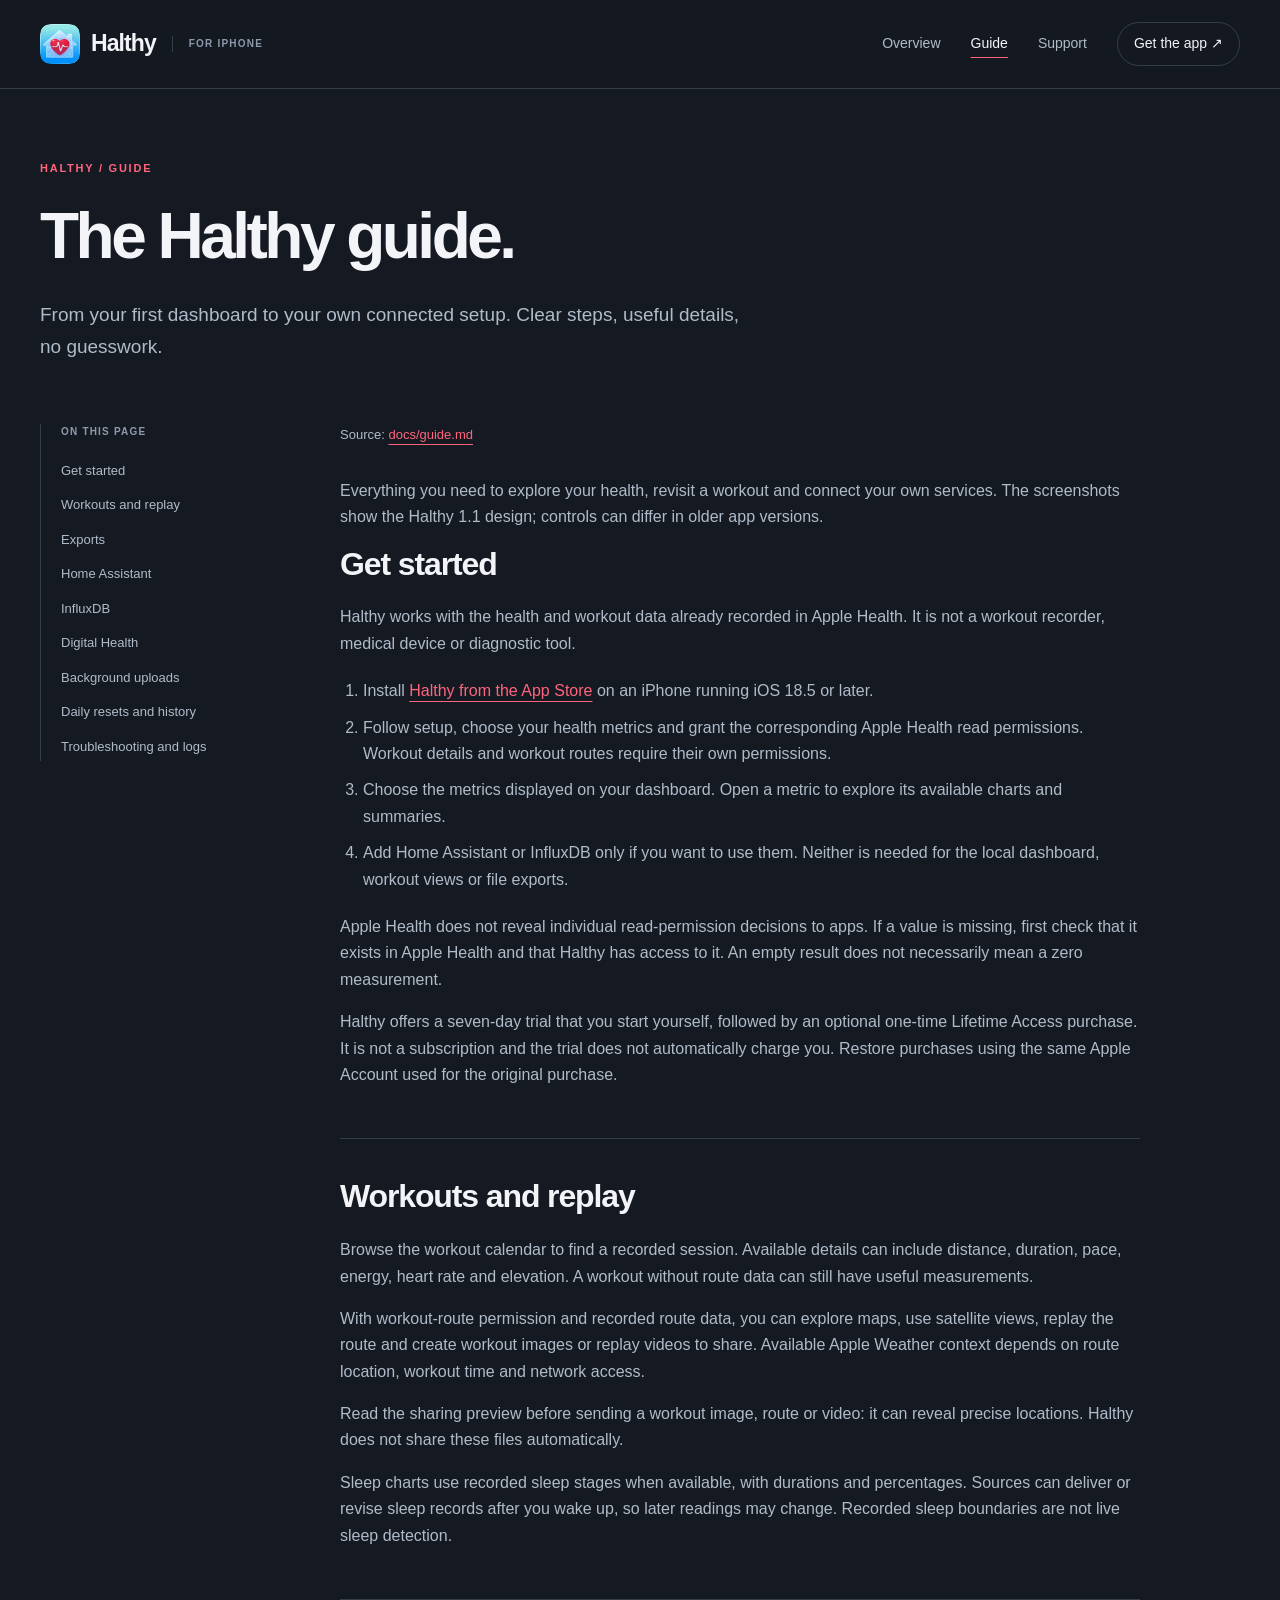
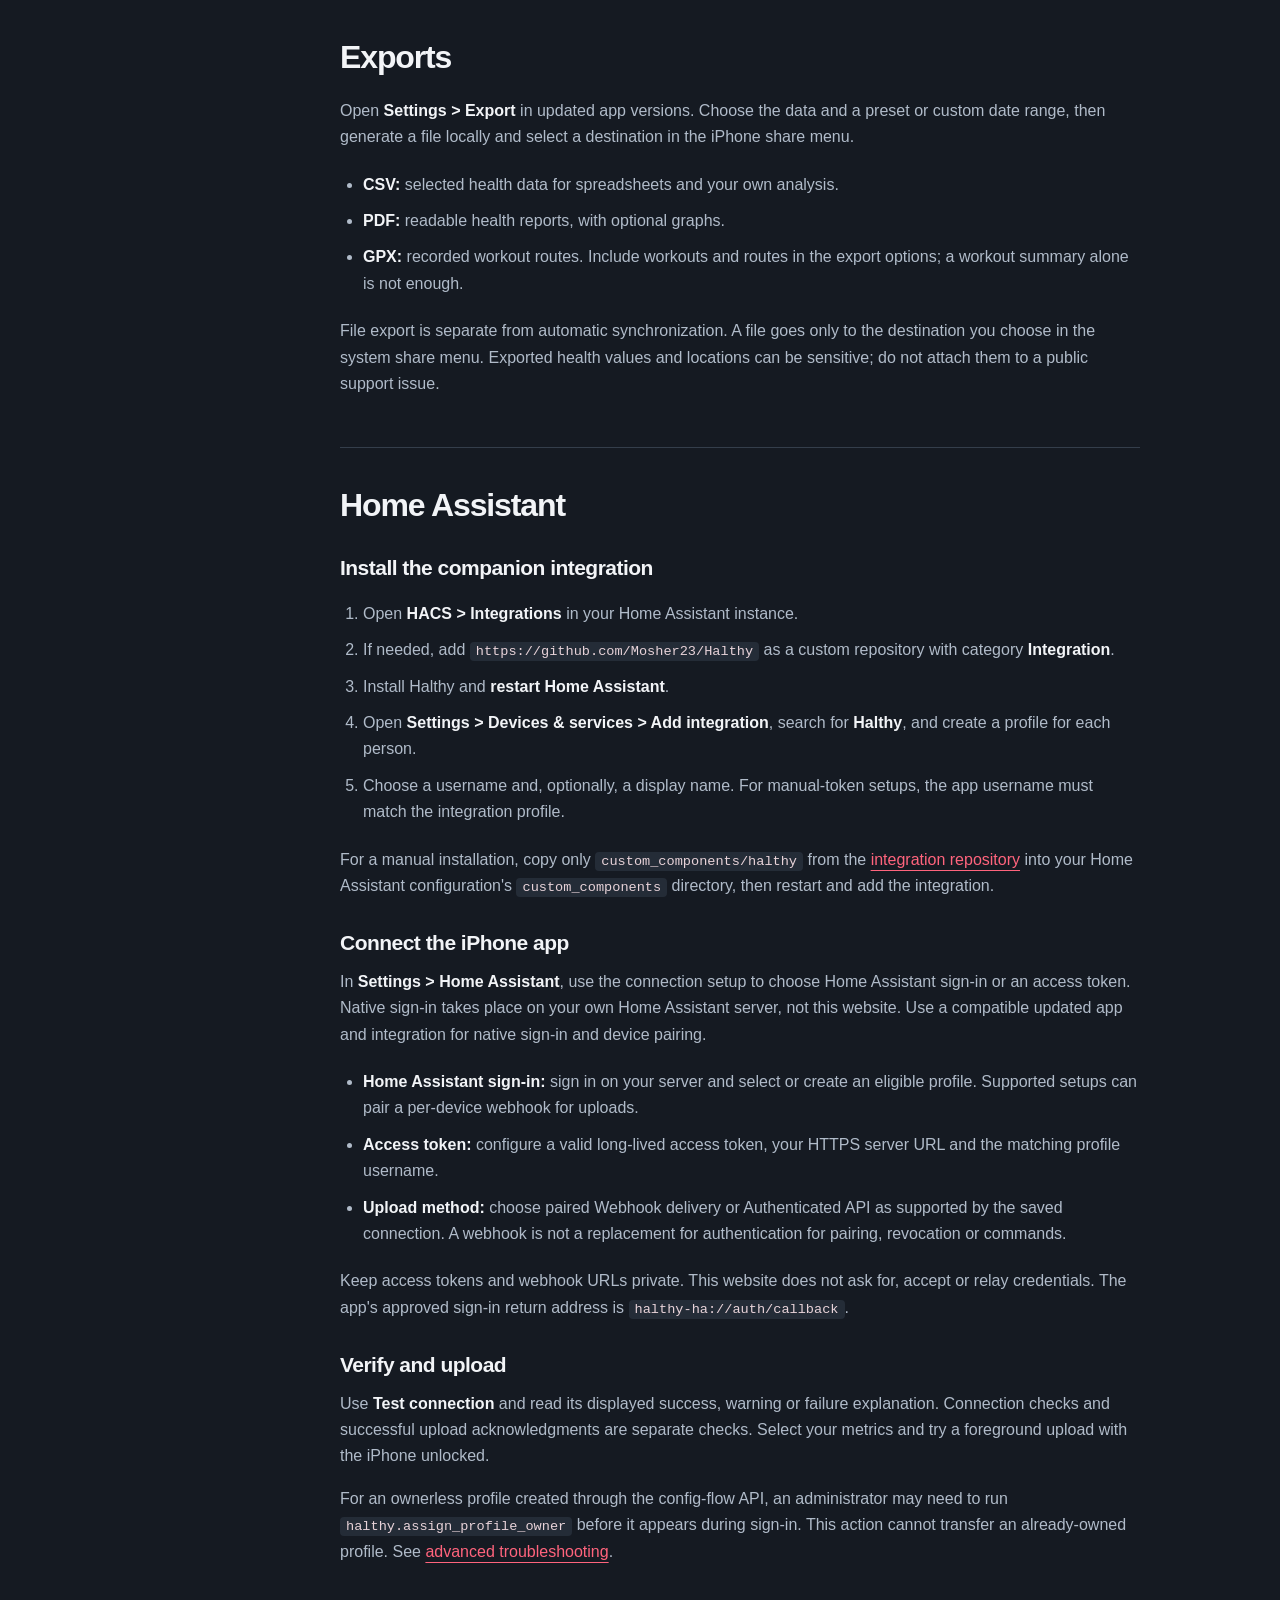
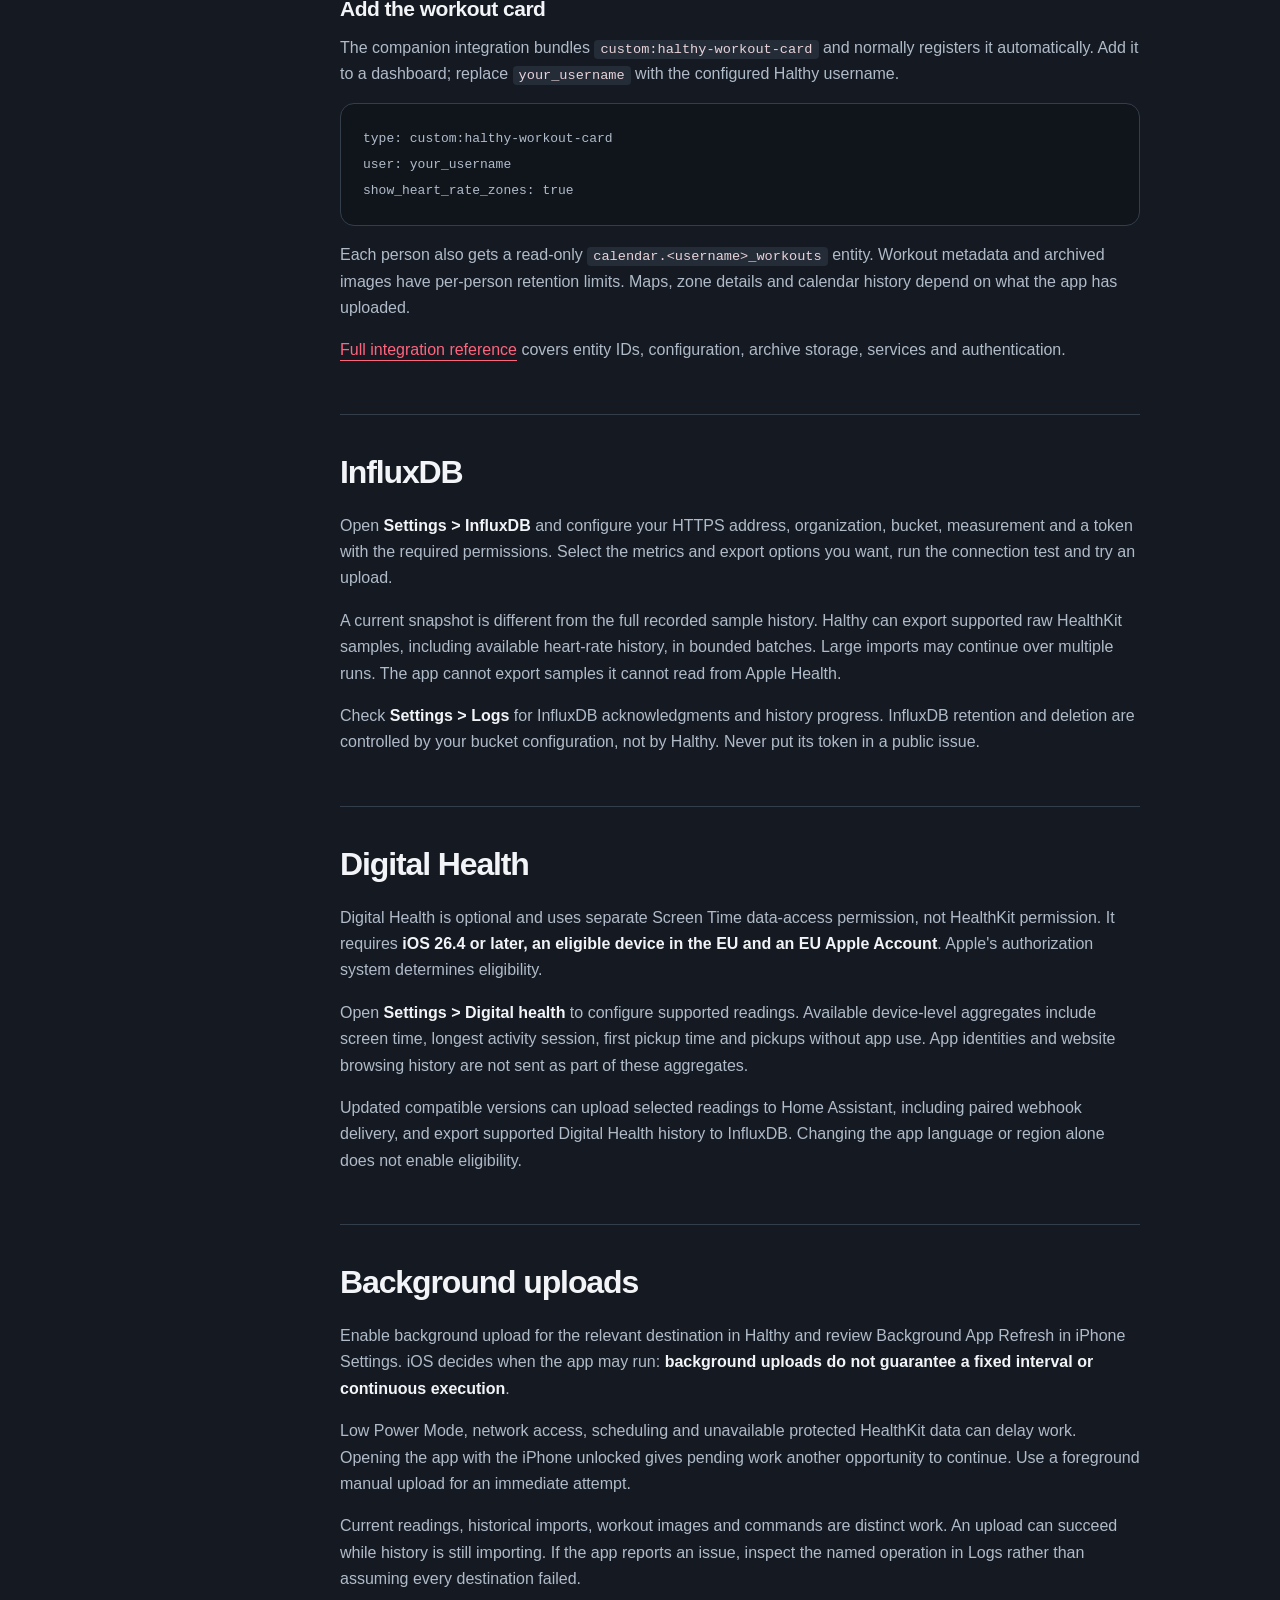
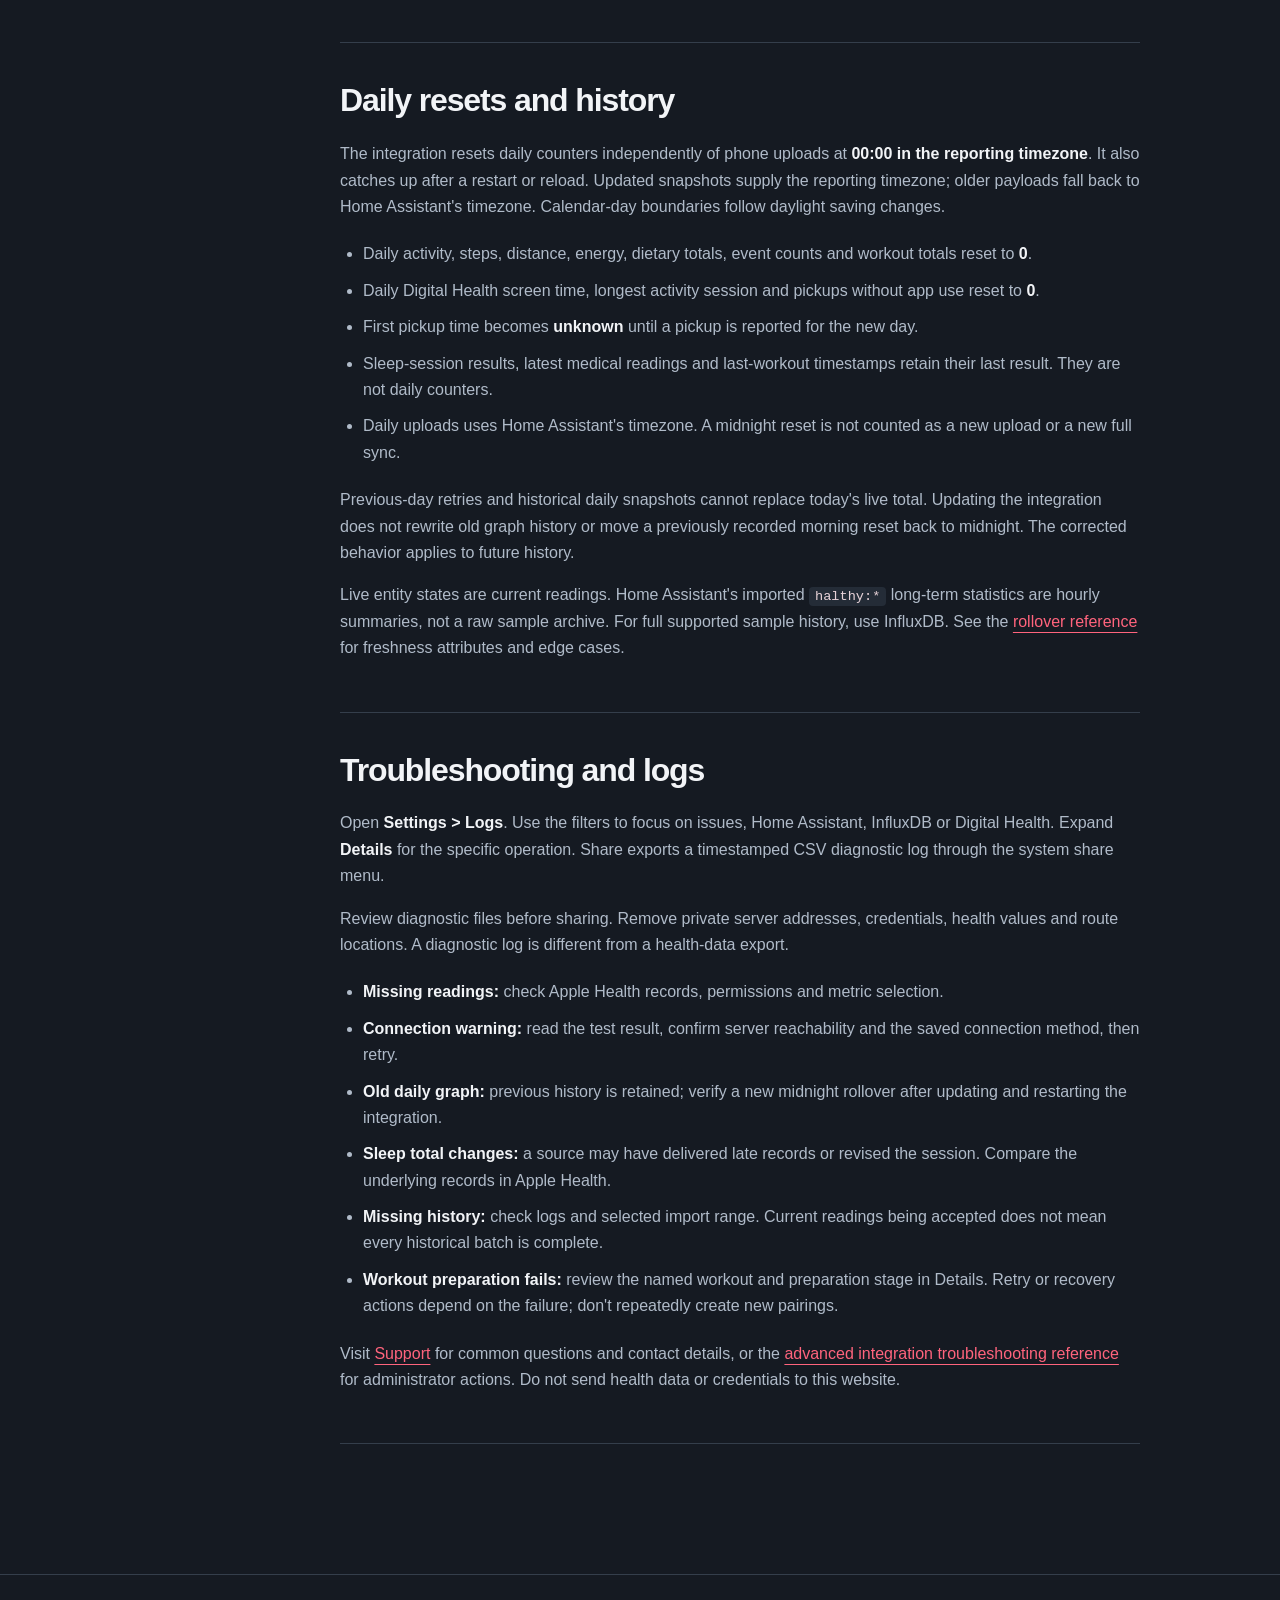
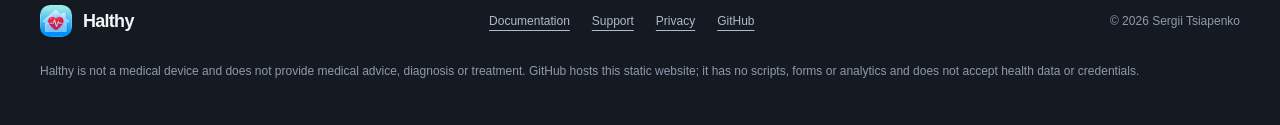
==== docs/documentation.html @ 7d20ca28 "Publish Halthy product website and user documentation" ====
<!doctype html>
<html lang="en"><head><meta charset="utf-8"><meta name="viewport" content="width=device-width, initial-scale=1">
<title>Halthy Guide - Health, workouts and connected data</title>
<meta name="description" content="From your first dashboard to your own connected setup. Clear steps, useful details, no guesswork."><meta name="theme-color" content="#151a22"><meta name="referrer" content="strict-origin-when-cross-origin">
<meta http-equiv="Content-Security-Policy" content="default-src 'none'; img-src 'self'; style-src 'self'; base-uri 'none'; form-action 'none'">
<link rel="canonical" href="https://mosher23.github.io/Halthy/documentation.html"><link rel="icon" href="assets/app-icon.png"><link rel="stylesheet" href="assets/site.css">
</head><body><a class="skip-link" href="#main">Skip to content</a><header class="site-header"><nav class="wrap nav" aria-label="Main navigation">
<a class="brand" href="./" aria-label="Halthy home"><img src="assets/app-icon.png" width="40" height="40" alt="">Halthy<span class="brand-note">FOR IPHONE</span></a>
<div class="nav-links"><a href="./">Overview</a><a href="documentation.html" aria-current="page">Guide</a><a href="support.html">Support</a><a class="nav-download" href="https://apps.apple.com/app/halthy/id6798250587">Get the app <span aria-hidden="true">&#8599;</span></a></div>
</nav></header>
<main id="main"><div class="wrap"><div class="page-heading"><p class="eyebrow">HALTHY / GUIDE</p><h1>The Halthy guide.</h1><p class="lead">From your first dashboard to your own connected setup. Clear steps, useful details, no guesswork.</p></div></div>
<div class="wrap doc-layout"><nav class="doc-nav" aria-label="On this page"><strong>ON THIS PAGE</strong><a href="#get-started">Get started</a>
<a href="#workouts-and-replay">Workouts and replay</a>
<a href="#exports">Exports</a>
<a href="#home-assistant">Home Assistant</a>
<a href="#influxdb">InfluxDB</a>
<a href="#digital-health">Digital Health</a>
<a href="#background-uploads">Background uploads</a>
<a href="#daily-resets-and-history">Daily resets and history</a>
<a href="#troubleshooting-and-logs">Troubleshooting and logs</a></nav><article class="prose" aria-label="Guide">
<p class="policy-source">Source: <a href="https://github.com/Mosher23/Halthy/blob/main/docs/guide.md">docs/guide.md</a></p>
<p>Everything you need to explore your health, revisit a workout and connect your own services. The screenshots show the Halthy 1.1 design; controls can differ in older app versions.</p>
<section id="get-started">
<h2>Get started</h2>
<p>Halthy works with the health and workout data already recorded in Apple Health. It is not a workout recorder, medical device or diagnostic tool.</p>
<ol>
<li>Install <a href="https://apps.apple.com/app/halthy/id6798250587">Halthy from the App Store</a> on an iPhone running iOS 18.5 or later.</li>
<li>Follow setup, choose your health metrics and grant the corresponding Apple Health read permissions. Workout details and workout routes require their own permissions.</li>
<li>Choose the metrics displayed on your dashboard. Open a metric to explore its available charts and summaries.</li>
<li>Add Home Assistant or InfluxDB only if you want to use them. Neither is needed for the local dashboard, workout views or file exports.</li>
</ol>
<p>Apple Health does not reveal individual read-permission decisions to apps. If a value is missing, first check that it exists in Apple Health and that Halthy has access to it. An empty result does not necessarily mean a zero measurement.</p>
<p>Halthy offers a seven-day trial that you start yourself, followed by an optional one-time Lifetime Access purchase. It is not a subscription and the trial does not automatically charge you. Restore purchases using the same Apple Account used for the original purchase.</p>
</section>
<section id="workouts-and-replay">
<h2>Workouts and replay</h2>
<p>Browse the workout calendar to find a recorded session. Available details can include distance, duration, pace, energy, heart rate and elevation. A workout without route data can still have useful measurements.</p>
<p>With workout-route permission and recorded route data, you can explore maps, use satellite views, replay the route and create workout images or replay videos to share. Available Apple Weather context depends on route location, workout time and network access.</p>
<p>Read the sharing preview before sending a workout image, route or video: it can reveal precise locations. Halthy does not share these files automatically.</p>
<p>Sleep charts use recorded sleep stages when available, with durations and percentages. Sources can deliver or revise sleep records after you wake up, so later readings may change. Recorded sleep boundaries are not live sleep detection.</p>
</section>
<section id="exports">
<h2>Exports</h2>
<p>Open <strong>Settings &gt; Export</strong> in updated app versions. Choose the data and a preset or custom date range, then generate a file locally and select a destination in the iPhone share menu.</p>
<ul>
<li><strong>CSV:</strong> selected health data for spreadsheets and your own analysis.</li>
<li><strong>PDF:</strong> readable health reports, with optional graphs.</li>
<li><strong>GPX:</strong> recorded workout routes. Include workouts and routes in the export options; a workout summary alone is not enough.</li>
</ul>
<p>File export is separate from automatic synchronization. A file goes only to the destination you choose in the system share menu. Exported health values and locations can be sensitive; do not attach them to a public support issue.</p>
</section>
<section id="home-assistant">
<h2>Home Assistant</h2>
<h3 id="install-the-companion-integration">Install the companion integration</h3>
<ol>
<li>Open <strong>HACS &gt; Integrations</strong> in your Home Assistant instance.</li>
<li>If needed, add <code>https://github.com/Mosher23/Halthy</code> as a custom repository with category <strong>Integration</strong>.</li>
<li>Install Halthy and <strong>restart Home Assistant</strong>.</li>
<li>Open <strong>Settings &gt; Devices &amp; services &gt; Add integration</strong>, search for <strong>Halthy</strong>, and create a profile for each person.</li>
<li>Choose a username and, optionally, a display name. For manual-token setups, the app username must match the integration profile.</li>
</ol>
<p>For a manual installation, copy only <code>custom_components/halthy</code> from the <a href="https://github.com/Mosher23/Halthy">integration repository</a> into your Home Assistant configuration&#39;s <code>custom_components</code> directory, then restart and add the integration.</p>
<h3 id="connect-the-iphone-app">Connect the iPhone app</h3>
<p>In <strong>Settings &gt; Home Assistant</strong>, use the connection setup to choose Home Assistant sign-in or an access token. Native sign-in takes place on your own Home Assistant server, not this website. Use a compatible updated app and integration for native sign-in and device pairing.</p>
<ul>
<li><strong>Home Assistant sign-in:</strong> sign in on your server and select or create an eligible profile. Supported setups can pair a per-device webhook for uploads.</li>
<li><strong>Access token:</strong> configure a valid long-lived access token, your HTTPS server URL and the matching profile username.</li>
<li><strong>Upload method:</strong> choose paired Webhook delivery or Authenticated API as supported by the saved connection. A webhook is not a replacement for authentication for pairing, revocation or commands.</li>
</ul>
<p>Keep access tokens and webhook URLs private. This website does not ask for, accept or relay credentials. The app&#39;s approved sign-in return address is <code>halthy-ha://auth/callback</code>.</p>
<h3 id="verify-and-upload">Verify and upload</h3>
<p>Use <strong>Test connection</strong> and read its displayed success, warning or failure explanation. Connection checks and successful upload acknowledgments are separate checks. Select your metrics and try a foreground upload with the iPhone unlocked.</p>
<p>For an ownerless profile created through the config-flow API, an administrator may need to run <code>halthy.assign_profile_owner</code> before it appears during sign-in. This action cannot transfer an already-owned profile. See <a href="https://github.com/Mosher23/Halthy/blob/main/docs/troubleshooting.md">advanced troubleshooting</a>.</p>
<h3 id="add-the-workout-card">Add the workout card</h3>
<p>The companion integration bundles <code>custom:halthy-workout-card</code> and normally registers it automatically. Add it to a dashboard; replace <code>your_username</code> with the configured Halthy username.</p>
<pre><code>type: custom:halthy-workout-card
user: your_username
show_heart_rate_zones: true</code></pre>
<p>Each person also gets a read-only <code>calendar.&lt;username&gt;_workouts</code> entity. Workout metadata and archived images have per-person retention limits. Maps, zone details and calendar history depend on what the app has uploaded.</p>
<p><a href="https://github.com/Mosher23/Halthy/blob/main/custom_components/halthy/README.md">Full integration reference</a> covers entity IDs, configuration, archive storage, services and authentication.</p>
</section>
<section id="influxdb">
<h2>InfluxDB</h2>
<p>Open <strong>Settings &gt; InfluxDB</strong> and configure your HTTPS address, organization, bucket, measurement and a token with the required permissions. Select the metrics and export options you want, run the connection test and try an upload.</p>
<p>A current snapshot is different from the full recorded sample history. Halthy can export supported raw HealthKit samples, including available heart-rate history, in bounded batches. Large imports may continue over multiple runs. The app cannot export samples it cannot read from Apple Health.</p>
<p>Check <strong>Settings &gt; Logs</strong> for InfluxDB acknowledgments and history progress. InfluxDB retention and deletion are controlled by your bucket configuration, not by Halthy. Never put its token in a public issue.</p>
</section>
<section id="digital-health">
<h2>Digital Health</h2>
<p>Digital Health is optional and uses separate Screen Time data-access permission, not HealthKit permission. It requires <strong>iOS 26.4 or later, an eligible device in the EU and an EU Apple Account</strong>. Apple&#39;s authorization system determines eligibility.</p>
<p>Open <strong>Settings &gt; Digital health</strong> to configure supported readings. Available device-level aggregates include screen time, longest activity session, first pickup time and pickups without app use. App identities and website browsing history are not sent as part of these aggregates.</p>
<p>Updated compatible versions can upload selected readings to Home Assistant, including paired webhook delivery, and export supported Digital Health history to InfluxDB. Changing the app language or region alone does not enable eligibility.</p>
</section>
<section id="background-uploads">
<h2>Background uploads</h2>
<p>Enable background upload for the relevant destination in Halthy and review Background App Refresh in iPhone Settings. iOS decides when the app may run: <strong>background uploads do not guarantee a fixed interval or continuous execution</strong>.</p>
<p>Low Power Mode, network access, scheduling and unavailable protected HealthKit data can delay work. Opening the app with the iPhone unlocked gives pending work another opportunity to continue. Use a foreground manual upload for an immediate attempt.</p>
<p>Current readings, historical imports, workout images and commands are distinct work. An upload can succeed while history is still importing. If the app reports an issue, inspect the named operation in Logs rather than assuming every destination failed.</p>
</section>
<section id="daily-resets-and-history">
<h2>Daily resets and history</h2>
<p>The integration resets daily counters independently of phone uploads at <strong>00:00 in the reporting timezone</strong>. It also catches up after a restart or reload. Updated snapshots supply the reporting timezone; older payloads fall back to Home Assistant&#39;s timezone. Calendar-day boundaries follow daylight saving changes.</p>
<ul>
<li>Daily activity, steps, distance, energy, dietary totals, event counts and workout totals reset to <strong>0</strong>.</li>
<li>Daily Digital Health screen time, longest activity session and pickups without app use reset to <strong>0</strong>.</li>
<li>First pickup time becomes <strong>unknown</strong> until a pickup is reported for the new day.</li>
<li>Sleep-session results, latest medical readings and last-workout timestamps retain their last result. They are not daily counters.</li>
<li>Daily uploads uses Home Assistant&#39;s timezone. A midnight reset is not counted as a new upload or a new full sync.</li>
</ul>
<p>Previous-day retries and historical daily snapshots cannot replace today&#39;s live total. Updating the integration does not rewrite old graph history or move a previously recorded morning reset back to midnight. The corrected behavior applies to future history.</p>
<p>Live entity states are current readings. Home Assistant&#39;s imported <code>halthy:*</code> long-term statistics are hourly summaries, not a raw sample archive. For full supported sample history, use InfluxDB. See the <a href="https://github.com/Mosher23/Halthy/blob/main/custom_components/halthy/README.md#midnight-rollover">rollover reference</a> for freshness attributes and edge cases.</p>
</section>
<section id="troubleshooting-and-logs">
<h2>Troubleshooting and logs</h2>
<p>Open <strong>Settings &gt; Logs</strong>. Use the filters to focus on issues, Home Assistant, InfluxDB or Digital Health. Expand <strong>Details</strong> for the specific operation. Share exports a timestamped CSV diagnostic log through the system share menu.</p>
<p>Review diagnostic files before sharing. Remove private server addresses, credentials, health values and route locations. A diagnostic log is different from a health-data export.</p>
<ul>
<li><strong>Missing readings:</strong> check Apple Health records, permissions and metric selection.</li>
<li><strong>Connection warning:</strong> read the test result, confirm server reachability and the saved connection method, then retry.</li>
<li><strong>Old daily graph:</strong> previous history is retained; verify a new midnight rollover after updating and restarting the integration.</li>
<li><strong>Sleep total changes:</strong> a source may have delivered late records or revised the session. Compare the underlying records in Apple Health.</li>
<li><strong>Missing history:</strong> check logs and selected import range. Current readings being accepted does not mean every historical batch is complete.</li>
<li><strong>Workout preparation fails:</strong> review the named workout and preparation stage in Details. Retry or recovery actions depend on the failure; don&#39;t repeatedly create new pairings.</li>
</ul>
<p>Visit <a href="support.html">Support</a> for common questions and contact details, or the <a href="https://github.com/Mosher23/Halthy/blob/main/docs/troubleshooting.md">advanced integration troubleshooting reference</a> for administrator actions. Do not send health data or credentials to this website.</p>
</section></article></div></main><footer class="site-footer"><div class="wrap footer-main"><a class="brand" href="./"><img src="assets/app-icon.png" width="32" height="32" alt="">Halthy</a><nav aria-label="Footer navigation"><a href="documentation.html">Documentation</a><a href="support.html">Support</a><a href="privacy.html">Privacy</a><a href="https://github.com/Mosher23/Halthy">GitHub</a></nav><span>&copy; 2026 Sergii Tsiapenko</span></div><p class="wrap fine">Halthy is not a medical device and does not provide medical advice, diagnosis or treatment. GitHub hosts this static website; it has no scripts, forms or analytics and does not accept health data or credentials.</p></footer></body></html>
---- docs/assets/site.css ----
@charset "UTF-8";
:root{color-scheme:dark;--bg:#151a22;--surface:#1d242e;--surface-raised:#242c37;--ink:#f2f4f7;--muted:#b0bbc9;--faint:#8e9aac;--line:#343e4b;--red:#ff647d;--scarlet:#e82449;--blue:#62d5fc;--mint:#8ed6c0;--radius:24px;--font:"Avenir Next",Avenir,"Trebuchet MS",sans-serif;font-family:var(--font);font-synthesis:none;scroll-behavior:smooth;scroll-padding-top:100px}
*{box-sizing:border-box}body{margin:0;background:var(--bg);color:var(--ink);font-size:16px;line-height:1.65}a{color:var(--red);text-underline-offset:5px}a:hover{text-decoration-thickness:2px}a:focus-visible,summary:focus-visible{outline:3px solid var(--blue);outline-offset:6px;border-radius:5px}img{display:block;max-width:100%;height:auto}figure{margin:0}h1,h2,h3,p{margin-top:0}h1,h2,h3{line-height:1.12}h1,h2{letter-spacing:-.055em}h1{font-size:clamp(54px,6.2vw,86px);font-weight:750;margin-bottom:26px}h1 span{color:var(--red)}h2{font-size:clamp(36px,4vw,54px);font-weight:700;margin-bottom:24px}h3{font-size:20px;letter-spacing:-.025em;margin-bottom:10px}.wrap{width:min(1200px,calc(100% - 64px));margin-inline:auto}.site-header{position:sticky;top:0;z-index:5;background:#151a22f5;border-bottom:1px solid var(--line);backdrop-filter:blur(16px)}.nav{min-height:88px;display:flex;justify-content:space-between;align-items:center;gap:28px}.brand{display:inline-flex;align-items:center;gap:11px;color:var(--ink);font-size:23px;font-weight:750;letter-spacing:-.04em;text-decoration:none}.brand img{border-radius:10px;flex-shrink:0}.brand-note{font-size:10px;color:var(--faint);font-weight:600;letter-spacing:.12em;border-left:1px solid var(--line);margin-left:5px;padding-left:16px}.nav-links{display:flex;gap:30px;align-items:center}.nav-links>a{color:var(--muted);font-size:14px;text-decoration:none;padding-block:10px}.nav-links>a[aria-current=page]{color:var(--ink);text-decoration:underline;text-decoration-color:var(--red);text-underline-offset:9px}.nav-links .nav-download{color:var(--ink);border:1px solid var(--line);padding:9px 16px;border-radius:99px}.nav-links a:hover{color:var(--ink)}.eyebrow{font-size:11px;letter-spacing:.16em;font-weight:700;color:var(--red);margin-bottom:24px}.live-dot{display:inline-block;width:6px;height:6px;border-radius:50%;background:var(--red);margin-right:9px;vertical-align:2px}.hero{display:grid;grid-template-columns:1fr 1fr;gap:40px;align-items:center;padding-block:72px 64px;overflow:hidden}.hero .lead{max-width:480px}.lead{font-size:19px;line-height:1.7;color:var(--muted);max-width:560px}.body-muted{color:var(--muted)}.actions{display:flex;gap:24px;align-items:center;flex-wrap:wrap;margin:30px 0 20px}.button{display:inline-flex;align-items:center;justify-content:center;gap:12px;min-height:48px;padding:12px 22px;border-radius:99px;font-size:14px;font-weight:650;text-decoration:none;line-height:1.5;transition:background .2s,transform .2s}.button:hover{transform:translateY(-2px)}.button.primary{background:var(--scarlet);color:#fff;border:1px solid var(--scarlet)}.button.primary:hover{background:#c81839}.button.secondary{background:var(--surface);border:1px solid var(--line);color:var(--ink)}.text-link{display:inline-flex;gap:10px;align-items:center;font-size:14px;font-weight:600}.fine{font-size:12px;line-height:1.8;color:var(--faint)}.hero-stage{height:620px;position:relative;background:radial-gradient(ellipse at 55% 45%,#a42e4d2b,transparent 66%),radial-gradient(circle at 75% 80%,#16748b24,transparent 55%)}.hero-phone{position:absolute;width:46%;border:2px solid #4d5662;border-radius:32px;background:#11161c;box-shadow:0 26px 45px #0006}.phone-back{left:4%;top:16px;transform:rotate(-8deg)}.phone-front{right:2%;top:92px;transform:rotate(7deg)}.orbit{position:absolute;border:1px solid #394453;inset:45px -20px 30px;border-radius:50%;transform:rotate(-30deg)}.orbit-two{inset:100px 20px 75px;transform:rotate(30deg);border-color:#71384c55}.stage-caption{position:absolute;bottom:5px;left:0;right:0;text-align:center;font-size:11px;color:var(--faint);letter-spacing:.06em}.capability-strip{border-block:1px solid var(--line);display:flex;justify-content:space-between;gap:20px;padding-block:24px;color:var(--muted);font-size:13px}.ha-label{color:var(--blue)}.section{padding-block:100px}.section-heading{display:flex;justify-content:space-between;align-items:flex-end;gap:60px;margin-bottom:44px}.section-heading h2{margin-bottom:0}.section-heading>p{max-width:360px;color:var(--muted);font-size:17px;margin-bottom:4px}.screenshot-gallery{display:grid;grid-template-columns:repeat(3,minmax(0,1fr));gap:26px}.screenshot-gallery img{border:1px solid var(--line);border-radius:24px;transition:transform .25s}.screenshot-gallery a:hover img{transform:translateY(-5px)}.screenshot-gallery figcaption{display:flex;gap:16px;padding-top:24px}.index{font-size:12px;color:var(--red);font-weight:650;letter-spacing:.06em;flex-shrink:0}.screenshot-gallery h3{font-size:19px}.screenshot-gallery p{font-size:14px;color:var(--muted);margin-bottom:0}.gallery-note{margin-top:28px}.export-band{background:radial-gradient(ellipse at 20% 10%,#e8244912,transparent 60%),#11161e;border-block:1px solid var(--line);padding-block:88px}.export-layout{display:grid;grid-template-columns:1.05fr 1fr;gap:110px;align-items:center}.export-formats article{display:flex;gap:24px;align-items:center;padding-block:24px;border-bottom:1px solid var(--line)}.export-formats article:first-child{padding-top:0}.export-formats article:last-child{border-bottom:0;padding-bottom:0}.file-type{display:flex;align-items:center;justify-content:center;flex-shrink:0;width:70px;height:85px;border:1px solid #864052;border-radius:8px 18px 8px 8px;background:#e8244910;color:#ff9aab;font-size:17px;font-weight:700;letter-spacing:.08em}.export-formats h3{margin-bottom:6px}.export-formats p{font-size:14px;color:var(--muted);margin-bottom:0}.connections-layout{display:grid;grid-template-columns:1fr 1fr;gap:100px;align-items:center}.connection-visual{min-height:420px;border:1px solid var(--line);border-radius:var(--radius);background:radial-gradient(ellipse at 50% 90%,#187e9c20,transparent 70%),radial-gradient(#5c6c7e44 .7px,transparent .7px);background-size:auto,20px 20px;display:flex;flex-direction:column;align-items:center;justify-content:center;padding:34px 18px}.connection-visual .eyebrow{color:var(--faint);font-size:10px}.connection-visual>img{border-radius:20px}.connection-path{height:46px;width:1px;background:linear-gradient(var(--red),var(--blue));margin-block:14px}.destination-pills{display:flex;gap:12px;justify-content:center;flex-wrap:wrap}.destination{padding:7px 16px;border-radius:99px;font-size:13px;font-weight:600;border:1px solid}.destination.ha{color:var(--blue);border-color:#18bcf266;background:#063649}.destination.influx{color:var(--mint);border-color:#8ed6c055;background:#17382f}.connection-visual>p:last-child{text-align:center;font-size:13px;color:var(--muted);margin:24px 0 0}.privacy-callout{border-block:1px solid var(--line);padding-block:42px;display:grid;grid-template-columns:auto 1fr auto;gap:32px;align-items:center}.privacy-mark{width:60px;height:60px;border-radius:50%;border:1px solid #8ed6c055;display:grid;place-items:center;background:#8ed6c010;color:var(--mint);font-size:36px}.privacy-callout .eyebrow{margin-bottom:12px;color:var(--mint)}.privacy-callout h2{font-size:32px;margin-bottom:12px}.privacy-callout p:not(.eyebrow){max-width:580px;color:var(--muted);font-size:15px;margin-bottom:0}.guide-links{display:grid;grid-template-columns:repeat(3,minmax(0,1fr));gap:30px}.guide-links>a{color:var(--ink);text-decoration:none;border-top:1px solid var(--line);padding-block:24px;position:relative}.guide-links .index{display:block;margin-bottom:18px}.guide-links h3{max-width:90%;font-size:21px}.guide-links p{font-size:14px;color:var(--muted);max-width:290px;margin-bottom:0}.guide-links>a>span:last-child{position:absolute;top:20px;right:0;color:var(--red)}.guide-links>a:hover{border-color:var(--red)}.brand-banner img{border:1px solid var(--line);border-radius:24px}.brand-banner figcaption{margin:15px 0}.final-cta{padding-block:85px;text-align:center}.final-cta>img{margin:0 auto 24px;border-radius:15px}.final-cta h2{font-size:52px}.site-footer{border-top:1px solid var(--line);padding-block:30px}.footer-main{display:flex;align-items:center;justify-content:space-between;gap:24px;font-size:12px;color:var(--faint);margin-bottom:24px}.footer-main .brand{font-size:18px}.footer-main nav{display:flex;gap:22px;flex-wrap:wrap}.footer-main nav a{color:var(--muted)}.skip-link{position:fixed;top:-100px;left:20px;z-index:20;padding:12px 18px;background:var(--ink);color:var(--bg);border-radius:8px}.skip-link:focus{top:10px}
/* Documentation shares the visual language, with a stable reading column. */
.page-heading{padding-block:70px 42px;max-width:850px}.page-heading h1{font-size:clamp(44px,5vw,68px)}.page-heading .lead{max-width:700px}.doc-layout{display:grid;grid-template-columns:220px minmax(0,1fr);gap:80px;align-items:start;padding-bottom:90px}.doc-nav{position:sticky;top:120px;display:flex;flex-direction:column;gap:5px;border-left:1px solid var(--line);padding-left:20px}.doc-nav a{font-size:13px;color:var(--muted);text-decoration:none;padding-block:5px;line-height:1.5}.doc-nav a:hover{color:var(--ink)}.doc-nav strong{font-size:10px;letter-spacing:.12em;color:var(--faint);padding-bottom:10px}.prose{max-width:800px;min-width:0;overflow-wrap:anywhere}.prose section{scroll-margin-top:115px;padding-bottom:34px;margin-bottom:40px;border-bottom:1px solid var(--line)}.prose h2{font-size:32px;letter-spacing:-.035em;margin:0 0 22px}.prose h3{font-size:21px;margin:32px 0 14px}.prose h4{font-size:17px;margin:25px 0 10px}.prose p,.prose li{color:var(--muted)}.prose li{padding-block:5px}.prose ul,.prose ol{padding-left:23px}.prose strong{color:var(--ink);font-weight:650}.prose code{font-family:ui-monospace,"SFMono-Regular",Consolas,monospace;background:var(--surface-raised);padding:2px 6px;border-radius:4px;font-size:.85em;color:#e8d3d9}.prose pre{max-width:100%;overflow-x:auto;padding:22px;border:1px solid var(--line);background:#10151c;border-radius:14px;line-height:1.6}.prose pre code{padding:0;background:none;color:var(--muted);font-size:13px}.note{border-left:2px solid var(--red);padding:16px 20px;background:#ff647d08;border-radius:0 12px 12px 0;margin-block:24px}.note p:last-child{margin-bottom:0}.prose details{border-bottom:1px solid var(--line);padding-block:22px}.prose summary{font-size:18px;font-weight:650;cursor:pointer;color:var(--ink);line-height:1.5;min-height:30px}.prose details[open]>summary{margin-bottom:18px}.prose table{border-collapse:collapse;width:100%;font-size:14px;margin-block:25px}.prose td,.prose th{text-align:left;border-bottom:1px solid var(--line);padding:12px 10px;vertical-align:top}.prose th{color:var(--ink)}.prose td{color:var(--muted)}.table-scroll{overflow-x:auto}.contact-strip{display:flex;gap:14px;flex-wrap:wrap;padding-bottom:40px}.policy-source{font-size:13px;color:var(--faint);margin-bottom:32px}.document-image{border:1px solid var(--line);border-radius:15px;max-width:600px;margin-block:26px}
@media(min-width:900px){.hero-copy{animation:arrive .65s both}.hero-stage{animation:arrive .9s .1s both}}@keyframes arrive{from{opacity:0;transform:translateY(14px)}to{opacity:1;transform:translateY(0)}}
@media(max-width:1050px){.brand-note{display:none}.hero{gap:20px}.hero-stage{height:540px}.hero-phone{width:48%;border-radius:26px}.phone-front{top:82px}.phone-back{top:20px}.stage-caption{bottom:12px}.export-layout{gap:60px}.connections-layout{gap:55px}.privacy-callout{grid-template-columns:auto 1fr}.privacy-callout>.text-link{grid-column:2}.doc-layout{gap:45px;grid-template-columns:180px minmax(0,1fr)}.footer-main{flex-wrap:wrap}.section-heading{gap:35px}}
@media(max-width:760px){:root{scroll-padding-top:90px}.wrap{width:calc(100% - 40px)}.nav{min-height:74px;gap:16px}.brand{font-size:21px}.brand img{width:34px;height:34px}.nav-links{gap:20px}.nav-links>a{font-size:13px}.nav-links>a[href="#explore"]{display:none}.nav-download{display:none!important}.hero{grid-template-columns:1fr;padding-block:52px 36px;gap:36px;overflow:visible}.hero h1{font-size:clamp(52px,12vw,78px)}.hero .lead{max-width:590px}.hero-copy .eyebrow{font-size:10px}.lead{font-size:17px}.hero-stage{width:min(450px,100%);height:555px;margin:auto;overflow:hidden}.hero-phone{width:46%;border-radius:25px}.phone-back{top:8px;left:5%}.phone-front{top:65px;right:4%}.stage-caption{bottom:2px}.orbit{inset:35px 0 30px}.actions{gap:20px}.capability-strip{flex-wrap:wrap;justify-content:center;gap:12px 24px;text-align:center;font-size:12px}.section{padding-block:68px}.section-heading{display:block;margin-bottom:32px}.section-heading>p{max-width:500px;margin-top:22px;font-size:16px}.section-heading .eyebrow{font-size:10px}.screenshot-gallery{gap:16px;grid-template-columns:repeat(3,minmax(0,1fr))}.screenshot-gallery img{border-radius:14px}.screenshot-gallery figcaption{display:block;padding-top:16px}.screenshot-gallery .index{display:block;margin-bottom:10px}.screenshot-gallery h3{font-size:15px}.screenshot-gallery p{font-size:12px}.gallery-note{font-size:11px}.export-band{padding-block:64px}.export-layout,.connections-layout{grid-template-columns:1fr;gap:42px}.export-layout h2{font-size:38px}.export-formats article{gap:20px}.connection-visual{min-height:340px}.privacy-callout{gap:22px;grid-template-columns:1fr}.privacy-mark{display:none}.privacy-callout>.text-link{grid-column:auto}.guide-links{grid-template-columns:1fr;gap:10px}.guide-links>a{padding-block:22px}.guide-links .index{margin-bottom:13px}.guide-links p{max-width:90%}.brand-banner img{border-radius:14px}.brand-banner figcaption{font-size:11px}.final-cta{padding-block:65px}.final-cta h2{font-size:44px}.footer-main{display:block}.footer-main nav{margin-block:24px;gap:18px}.page-heading{padding-block:46px 26px}.doc-layout{grid-template-columns:1fr;gap:35px;padding-bottom:50px}.doc-nav{position:static;display:flex;flex-direction:row;flex-wrap:wrap;gap:8px 18px;border:1px solid var(--line);border-radius:16px;background:var(--surface);padding:18px}.doc-nav strong{width:100%;padding-bottom:2px}.doc-nav a{font-size:12px;padding-block:4px}.prose h2{font-size:29px}.prose h3{font-size:20px}.prose section{padding-bottom:28px;margin-bottom:32px}}
@media(max-width:420px){.hero-stage{height:455px}.hero-phone{border-radius:21px}.stage-caption{font-size:10px;bottom:0}.screenshot-gallery{grid-template-columns:1fr;gap:32px}.screenshot-gallery figure{max-width:340px;margin-inline:auto}.screenshot-gallery figcaption{display:flex;gap:14px}.screenshot-gallery h3{font-size:19px}.screenshot-gallery p{font-size:14px}.screenshot-gallery img{border-radius:22px}.brand{gap:8px}.nav-links{gap:15px}.nav-links>a{font-size:12px}.eyebrow{font-size:10px}}
@media(prefers-reduced-motion:reduce){:root{scroll-behavior:auto}*,*::before,*::after{animation:none!important;transition:none!important}}
@media(prefers-reduced-transparency:reduce){.site-header{background:var(--bg);backdrop-filter:none}}
@media print{body{background:white;color:#111}.site-header,.doc-nav,.site-footer,.contact-strip{display:none}.wrap{width:100%}.doc-layout{display:block}.prose{max-width:none}.prose p,.prose li{color:#222}a{color:#111}h1,h2,h3{break-after:avoid}.prose pre{background:#eee}.note{background:#eee}details{display:block}details>*{display:block}}
/* Keep both hero screens inside their display area, including rotation. */
@media(min-width:761px){.hero-phone{width:44%}.phone-back{left:6%;top:16px;transform:rotate(-6deg)}.phone-front{right:6%;top:78px;transform:rotate(6deg)}}
/* Scale editorial type for narrow phones rather than breaking each phrase. */
h1{font-weight:700}
@media(max-width:760px){.hero h1{font-size:clamp(38px,11vw,70px)}}
@media(max-width:420px){.nav-links>a[href="./"]{display:none}}
@media(min-width:761px) and (max-width:900px){.hero{grid-template-columns:1fr}.hero-copy{max-width:650px}.hero-stage{width:500px;max-width:100%;height:620px;margin:auto}}
@media(min-width:421px) and (max-width:600px){.screenshot-gallery{grid-template-columns:1fr;gap:32px}.screenshot-gallery figure{max-width:360px;margin-inline:auto}.screenshot-gallery figcaption{display:flex;gap:14px}.screenshot-gallery h3{font-size:19px}.screenshot-gallery p{font-size:14px}}
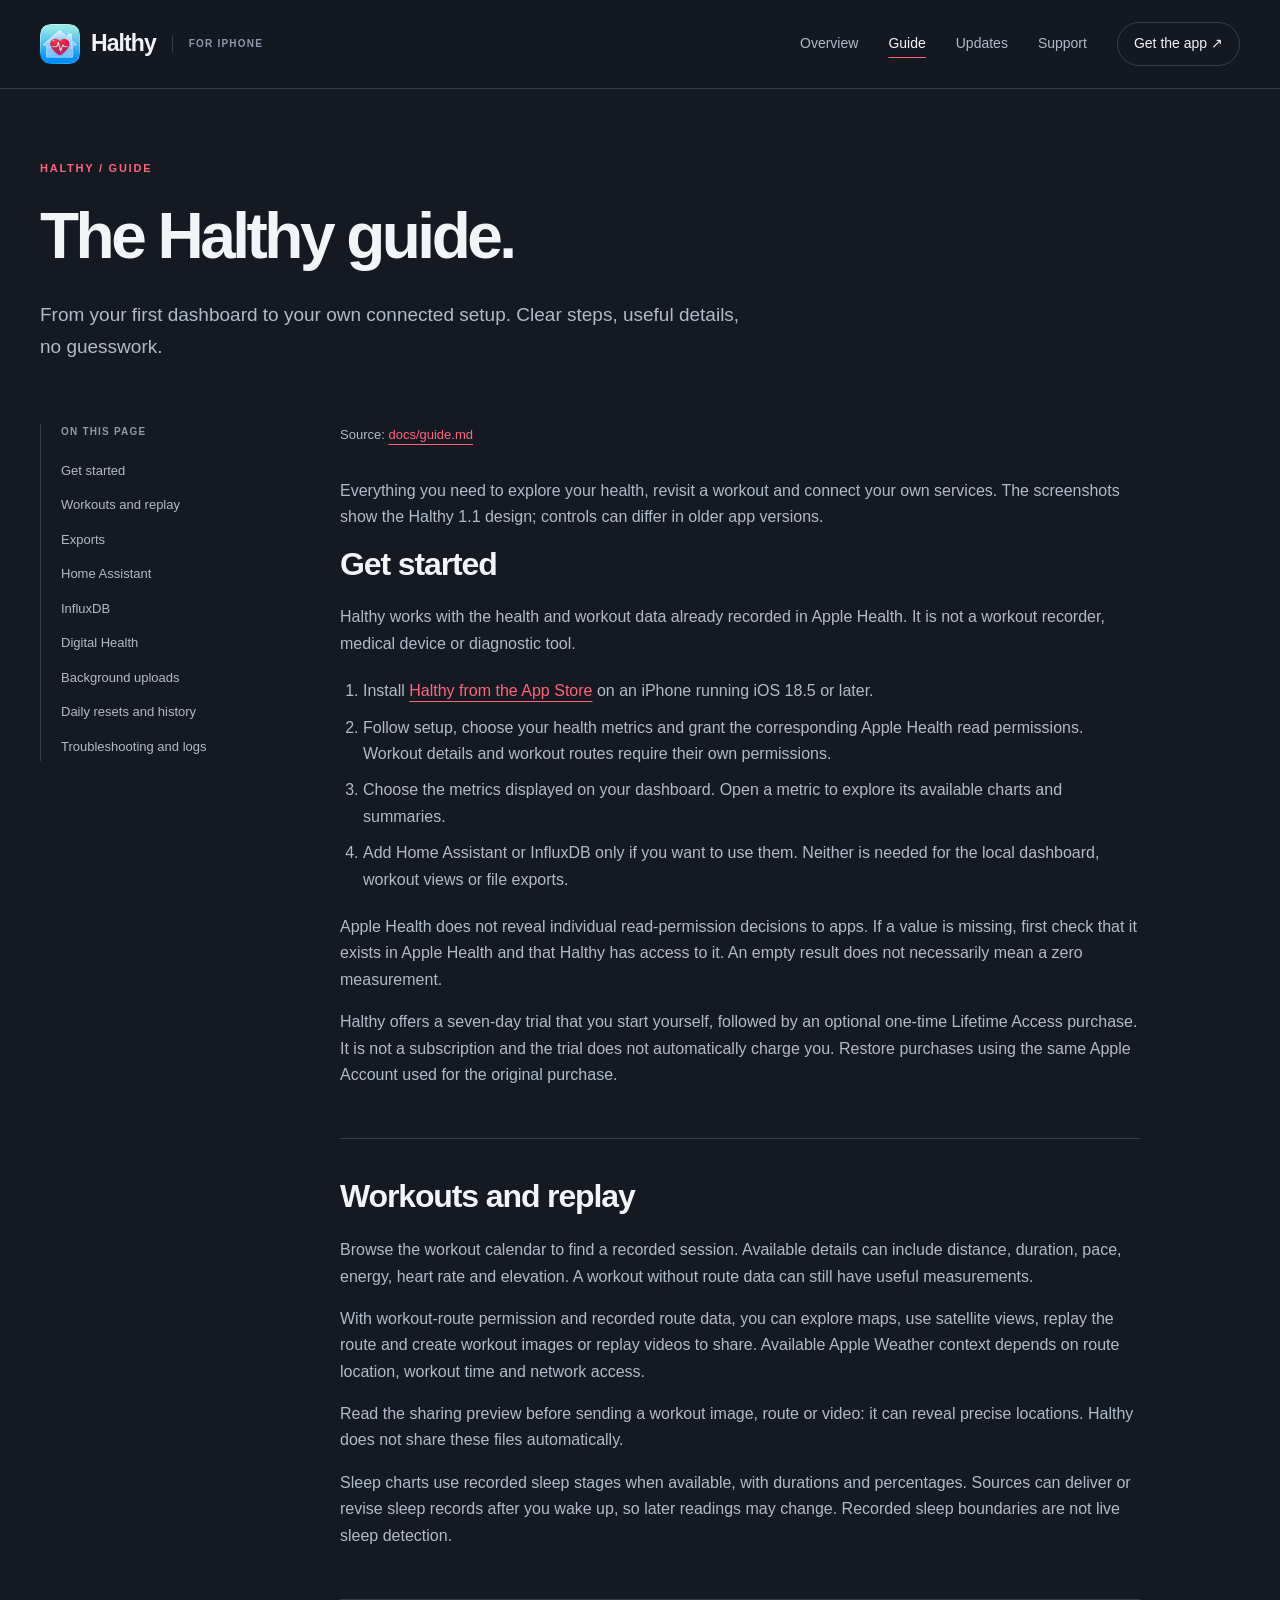
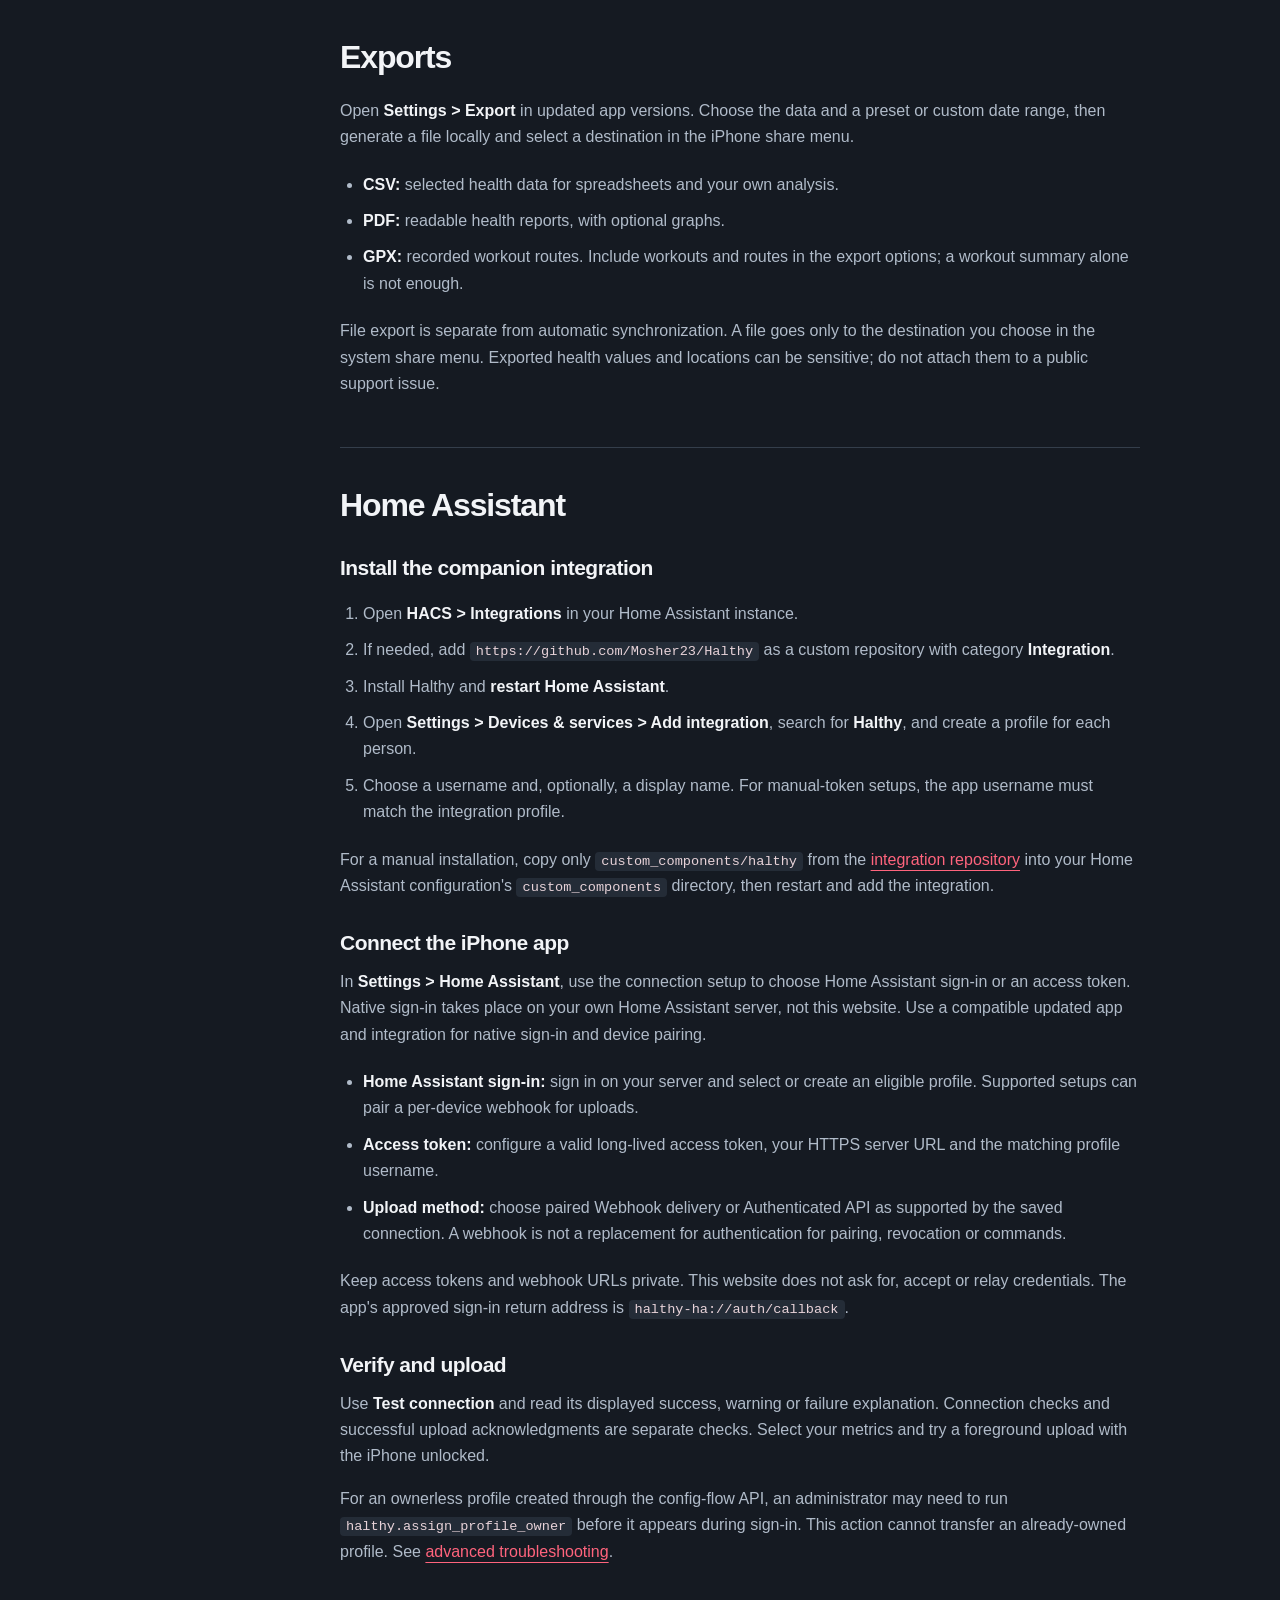
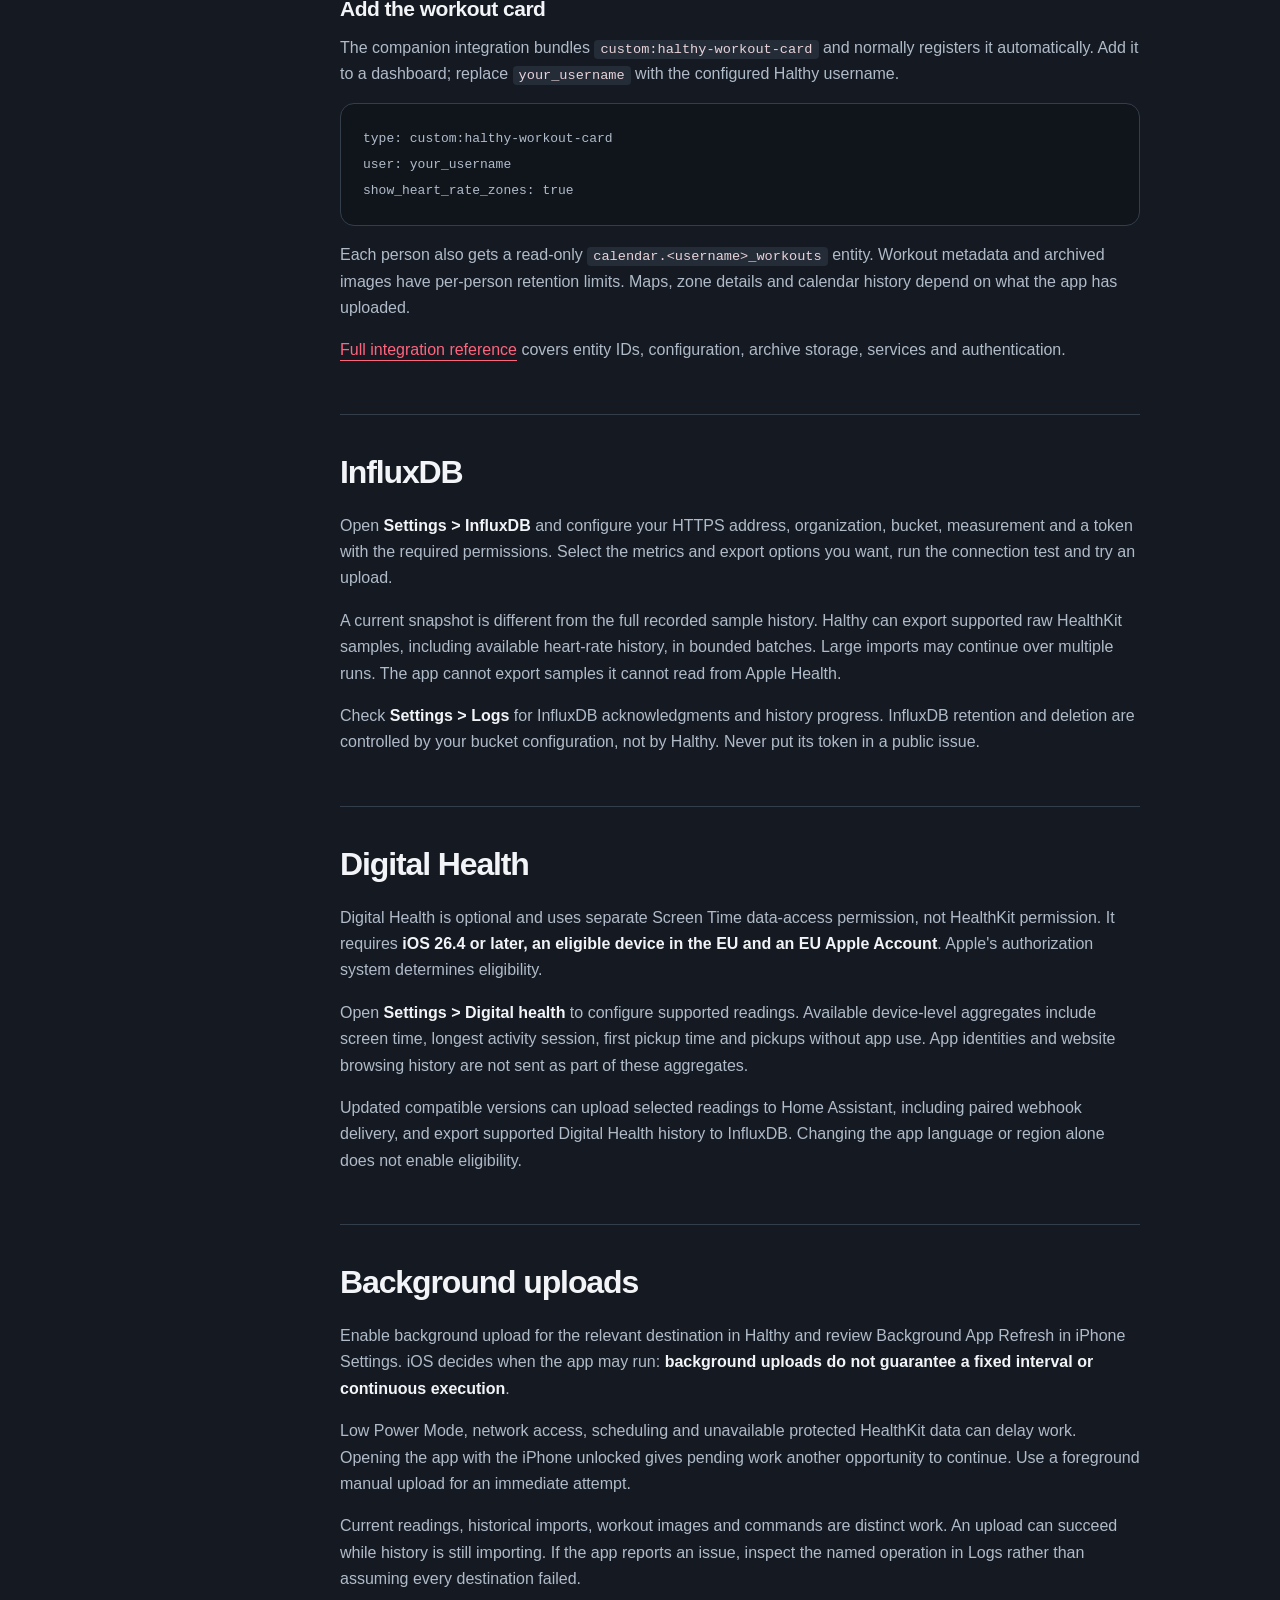
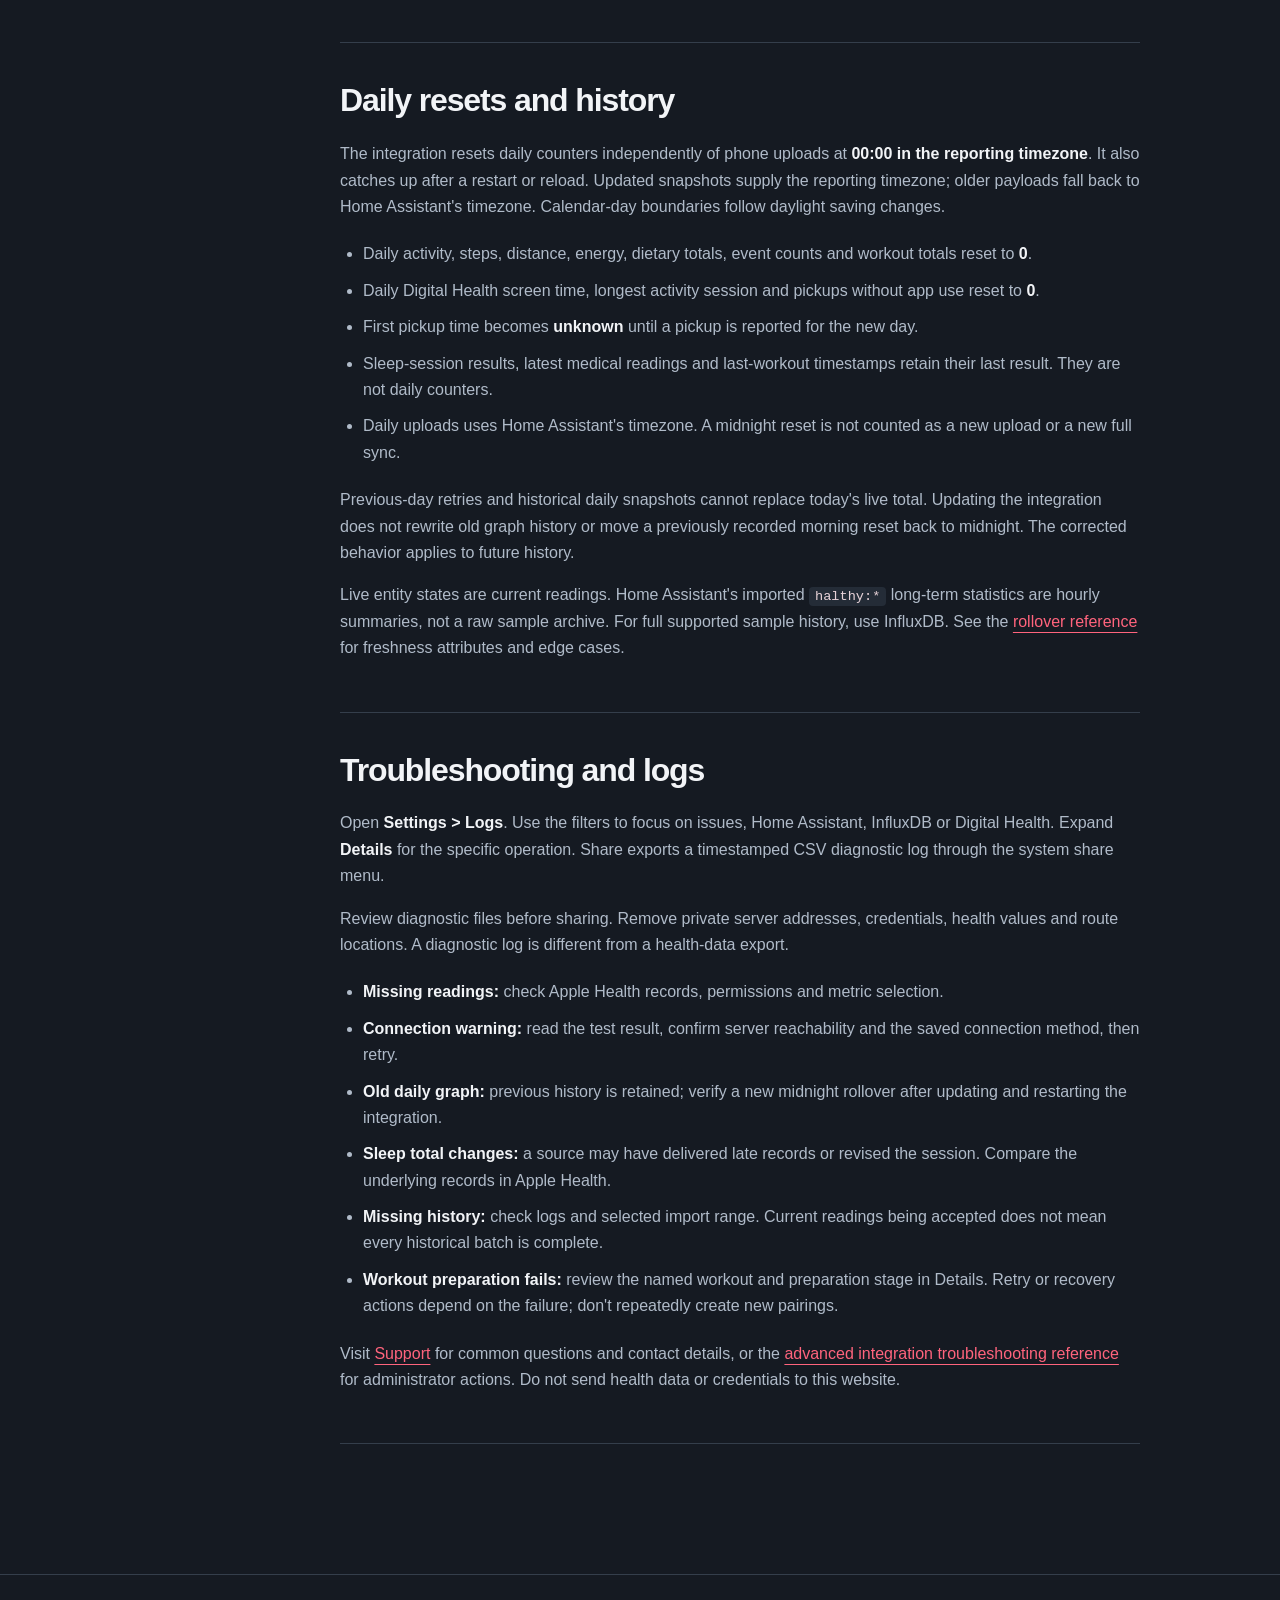
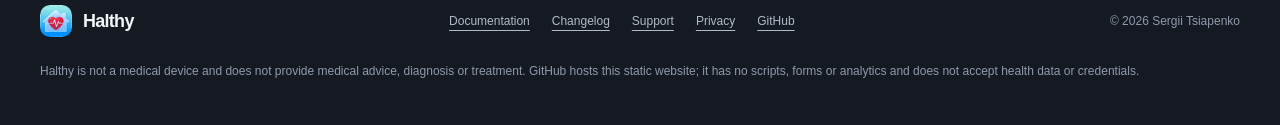
==== commit 1140964d: "Add app release changelog with v1.0, v1.1 and planned v1.2 notes" ====
--- a/docs/documentation.html
+++ b/docs/documentation.html
@@ -6,7 +6,7 @@
 <link rel="canonical" href="https://mosher23.github.io/Halthy/documentation.html"><link rel="icon" href="assets/app-icon.png"><link rel="stylesheet" href="assets/site.css">
 </head><body><a class="skip-link" href="#main">Skip to content</a><header class="site-header"><nav class="wrap nav" aria-label="Main navigation">
 <a class="brand" href="./" aria-label="Halthy home"><img src="assets/app-icon.png" width="40" height="40" alt="">Halthy<span class="brand-note">FOR IPHONE</span></a>
-<div class="nav-links"><a href="./">Overview</a><a href="documentation.html" aria-current="page">Guide</a><a href="support.html">Support</a><a class="nav-download" href="https://apps.apple.com/app/halthy/id6798250587">Get the app <span aria-hidden="true">&#8599;</span></a></div>
+<div class="nav-links"><a href="./">Overview</a><a href="documentation.html" aria-current="page">Guide</a><a href="changelog.html">Updates</a><a href="support.html">Support</a><a class="nav-download" href="https://apps.apple.com/app/halthy/id6798250587">Get the app <span aria-hidden="true">&#8599;</span></a></div>
 </nav></header>
 <main id="main"><div class="wrap"><div class="page-heading"><p class="eyebrow">HALTHY / GUIDE</p><h1>The Halthy guide.</h1><p class="lead">From your first dashboard to your own connected setup. Clear steps, useful details, no guesswork.</p></div></div>
 <div class="wrap doc-layout"><nav class="doc-nav" aria-label="On this page"><strong>ON THIS PAGE</strong><a href="#get-started">Get started</a>
@@ -123,4 +123,4 @@
 <li><strong>Workout preparation fails:</strong> review the named workout and preparation stage in Details. Retry or recovery actions depend on the failure; don&#39;t repeatedly create new pairings.</li>
 </ul>
 <p>Visit <a href="support.html">Support</a> for common questions and contact details, or the <a href="https://github.com/Mosher23/Halthy/blob/main/docs/troubleshooting.md">advanced integration troubleshooting reference</a> for administrator actions. Do not send health data or credentials to this website.</p>
-</section></article></div></main><footer class="site-footer"><div class="wrap footer-main"><a class="brand" href="./"><img src="assets/app-icon.png" width="32" height="32" alt="">Halthy</a><nav aria-label="Footer navigation"><a href="documentation.html">Documentation</a><a href="support.html">Support</a><a href="privacy.html">Privacy</a><a href="https://github.com/Mosher23/Halthy">GitHub</a></nav><span>&copy; 2026 Sergii Tsiapenko</span></div><p class="wrap fine">Halthy is not a medical device and does not provide medical advice, diagnosis or treatment. GitHub hosts this static website; it has no scripts, forms or analytics and does not accept health data or credentials.</p></footer></body></html>
+</section></article></div></main><footer class="site-footer"><div class="wrap footer-main"><a class="brand" href="./"><img src="assets/app-icon.png" width="32" height="32" alt="">Halthy</a><nav aria-label="Footer navigation"><a href="documentation.html">Documentation</a><a href="changelog.html">Changelog</a><a href="support.html">Support</a><a href="privacy.html">Privacy</a><a href="https://github.com/Mosher23/Halthy">GitHub</a></nav><span>&copy; 2026 Sergii Tsiapenko</span></div><p class="wrap fine">Halthy is not a medical device and does not provide medical advice, diagnosis or treatment. GitHub hosts this static website; it has no scripts, forms or analytics and does not accept health data or credentials.</p></footer></body></html>
--- a/docs/assets/site.css
+++ b/docs/assets/site.css
@@ -18,3 +18,8 @@
 @media(max-width:420px){.nav-links>a[href="./"]{display:none}}
 @media(min-width:761px) and (max-width:900px){.hero{grid-template-columns:1fr}.hero-copy{max-width:650px}.hero-stage{width:500px;max-width:100%;height:620px;margin:auto}}
 @media(min-width:421px) and (max-width:600px){.screenshot-gallery{grid-template-columns:1fr;gap:32px}.screenshot-gallery figure{max-width:360px;margin-inline:auto}.screenshot-gallery figcaption{display:flex;gap:14px}.screenshot-gallery h3{font-size:19px}.screenshot-gallery p{font-size:14px}}
+/* Release journal: the same Graphite palette, with an editorial timeline. */
+.changelog-heading{padding-block:80px 48px}.changelog-heading h1{font-size:clamp(52px,7vw,88px);max-width:850px;margin-bottom:32px}.changelog-lead{display:flex;justify-content:space-between;align-items:center;gap:40px}.changelog-lead .lead{max-width:660px;margin:0}.changelog-count{font-size:44px;line-height:1;letter-spacing:-.06em;text-align:right;color:var(--red)}.changelog-count span{display:block;font-size:11px;letter-spacing:.06em;color:var(--faint);margin-top:12px}.release-jump{display:flex;gap:36px;border-block:1px solid var(--line);padding-block:22px}.release-jump a{display:flex;align-items:center;gap:14px;color:var(--ink);font-size:14px;font-weight:650;text-decoration:none}.release-jump a:hover{color:var(--red)}.release-jump small{color:var(--faint);font-size:11px;font-weight:400}.release-timeline{padding-block:64px 16px}.release-entry{display:grid;grid-template-columns:160px minmax(0,1fr);gap:40px;position:relative;padding-bottom:56px;scroll-margin-top:112px}.release-entry::before{content:"";position:absolute;left:11px;top:55px;bottom:0;width:1px;background:var(--line)}.release-entry:last-child::before{background:linear-gradient(var(--line),transparent)}.release-rail{position:relative;padding-left:32px}.release-rail::before{content:"";position:absolute;left:4px;top:16px;width:15px;height:15px;border:3px solid var(--bg);border-radius:50%;background:var(--faint);box-shadow:0 0 0 1px var(--line)}.release-featured .release-rail::before{background:var(--red);box-shadow:0 0 0 5px #ff647d15}.release-version{display:block;font-size:38px;font-weight:700;letter-spacing:-.05em;text-decoration:none;color:var(--ink);line-height:1.2}.release-rail time{display:block;color:var(--faint);font-size:12px;margin-block:14px}.release-kind{display:inline-block;color:var(--muted);font-size:10px;line-height:1.5;font-weight:600;border:1px solid var(--line);border-radius:99px;padding:5px 10px}.release-kind.is-planned{color:#ffb2c0;border-color:#a3485c;background:#e8244914}.release-card{background:var(--surface);border:1px solid var(--line);border-radius:28px;overflow:hidden}.release-featured .release-card{background:radial-gradient(ellipse at 100% 0,#8b2b4728,transparent 56%),var(--surface);border-color:#754051}.release-intro{padding:38px 40px 32px}.release-intro.has-visual{display:grid;grid-template-columns:minmax(0,1fr) 190px;gap:36px;align-items:center}.release-intro .eyebrow{font-size:10px;margin-bottom:20px}.release-intro h2{font-size:clamp(30px,3.5vw,44px);letter-spacing:-.045em;margin-bottom:22px}.release-summary{font-size:17px;color:var(--muted);line-height:1.75;margin-bottom:22px}.release-visual{position:relative}.release-visual img{width:190px;border-radius:22px;border:1px solid #657282;box-shadow:0 22px 40px #0004}.release-visual figcaption{font-size:9px;color:var(--faint);text-align:center;line-height:1.6;margin-top:14px}.release-groups{padding:0 40px;display:grid;grid-template-columns:repeat(2,minmax(0,1fr));gap:0 34px}.release-group{padding-block:26px;border-top:1px solid var(--line);min-width:0}.release-group:last-child:nth-child(odd){grid-column:1/-1}.release-category{font-size:10px;font-weight:650;letter-spacing:.13em;text-transform:uppercase;color:var(--red);margin-bottom:13px}.release-group h3{font-size:19px;line-height:1.3;margin-bottom:14px}.release-group ul{margin:0;padding-left:17px}.release-group li{font-size:14px;line-height:1.8;color:var(--muted);padding-left:4px;margin-bottom:10px}.release-group li:last-child{margin-bottom:0}.release-note{margin:8px 40px 30px;border-top:1px solid var(--line);padding-top:20px;font-size:12px;line-height:1.8;color:var(--faint)}.changelog-end{text-align:center;padding-block:14px 90px;max-width:620px}.release-end-mark{display:inline-block;font-size:32px;color:var(--red);margin-bottom:20px}.changelog-end h2{font-size:34px}.changelog-end p{color:var(--muted);margin-bottom:26px}.release-teaser{display:flex;align-items:center;justify-content:space-between;gap:35px;border:1px solid #754051;border-radius:24px;padding:32px 38px;margin-top:50px;background:radial-gradient(ellipse at 0 0,#e8244914,transparent 65%),var(--surface)}.release-teaser .eyebrow{margin-bottom:12px}.release-teaser h2{font-size:29px;letter-spacing:-.035em;margin-bottom:12px}.release-teaser p:not(.eyebrow){font-size:14px;color:var(--muted);margin:0}.release-teaser .button{flex-shrink:0}
+@media(max-width:1050px){.release-entry{grid-template-columns:135px minmax(0,1fr);gap:26px}.release-intro{padding:30px}.release-intro.has-visual{grid-template-columns:minmax(0,1fr) 155px;gap:24px}.release-visual img{width:155px}.release-groups{padding-inline:30px;gap:0 26px}.release-note{margin-inline:30px}.nav-links{gap:22px}}
+@media(max-width:760px){.changelog-heading{padding-block:48px 34px}.changelog-heading h1{font-size:clamp(42px,9vw,66px);margin-bottom:24px}.changelog-lead{gap:20px}.changelog-lead .lead{font-size:16px}.changelog-count{display:none}.release-jump{gap:0;justify-content:space-between;padding-block:18px}.release-jump a{display:block;font-size:14px}.release-jump small{display:block;font-size:10px;margin-top:5px}.release-timeline{padding-block:38px 0}.release-entry{grid-template-columns:1fr;gap:18px;padding-bottom:36px}.release-entry::before{display:none}.release-rail{padding-left:24px;display:flex;align-items:center;gap:14px;flex-wrap:wrap}.release-rail::before{left:0;top:8px;width:12px;height:12px}.release-version{font-size:27px}.release-rail time{margin:0;font-size:11px}.release-kind{font-size:9px;margin-left:auto}.release-intro{padding:26px 24px 20px}.release-intro.has-visual{grid-template-columns:minmax(0,1fr) 128px;gap:22px}.release-intro h2{font-size:31px}.release-summary{font-size:15px;line-height:1.7}.release-visual img{width:128px;border-radius:16px}.release-visual figcaption{font-size:8px}.release-groups{padding-inline:24px;grid-template-columns:1fr}.release-group:last-child:nth-child(odd){grid-column:auto}.release-group{padding-block:24px}.release-note{margin:0 24px 24px}.release-card{border-radius:22px}.changelog-end{padding-block:20px 60px}.changelog-end h2{font-size:31px}.release-teaser{display:block;padding:27px 24px;margin-top:32px}.release-teaser .button{margin-top:24px}.release-teaser h2{font-size:28px}.nav-links{gap:16px}}
+@media(max-width:480px){.release-intro.has-visual{grid-template-columns:1fr}.release-visual{width:170px;margin:4px auto 6px}.release-visual img{width:170px;border-radius:20px}.release-intro h2{font-size:33px}.release-rail{gap:10px}.release-kind{font-size:8px;padding:4px 7px}.nav-links{gap:12px}.release-jump small{font-size:9px}.changelog-heading h1{font-size:43px}}
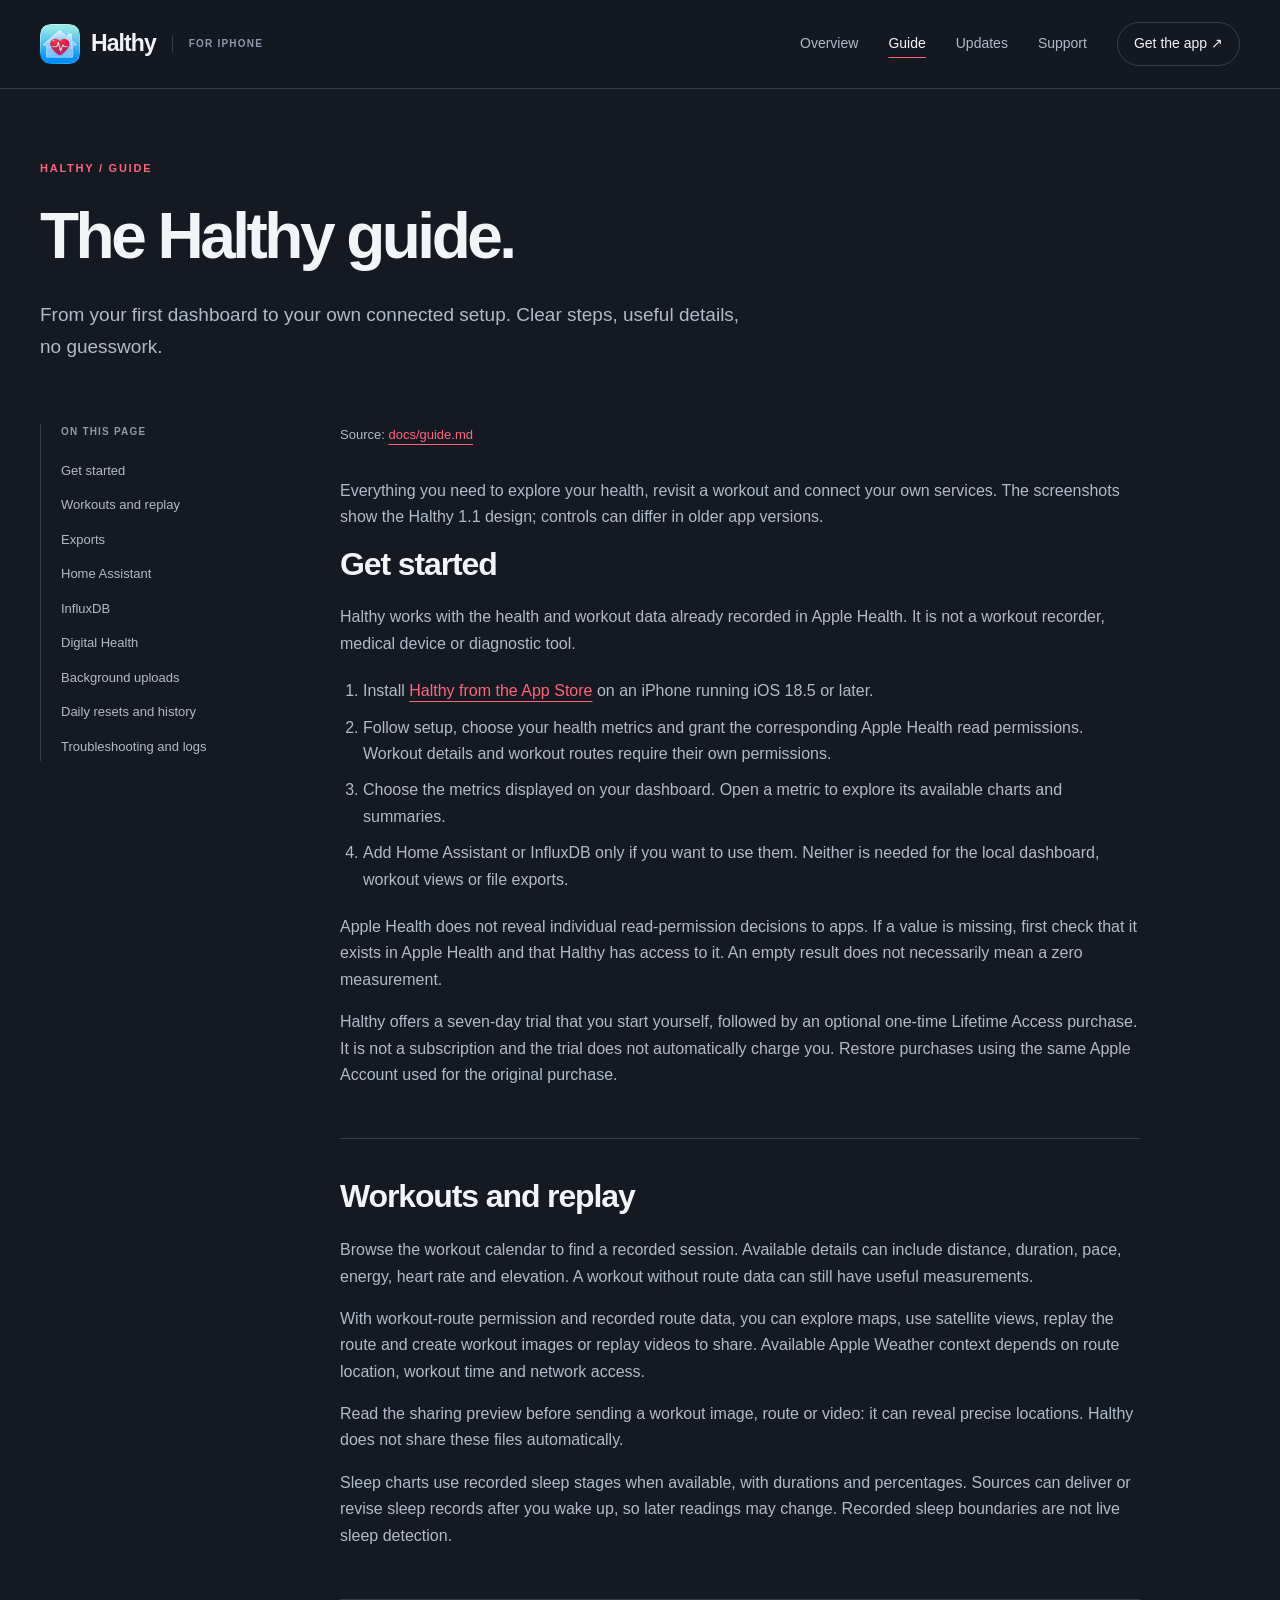
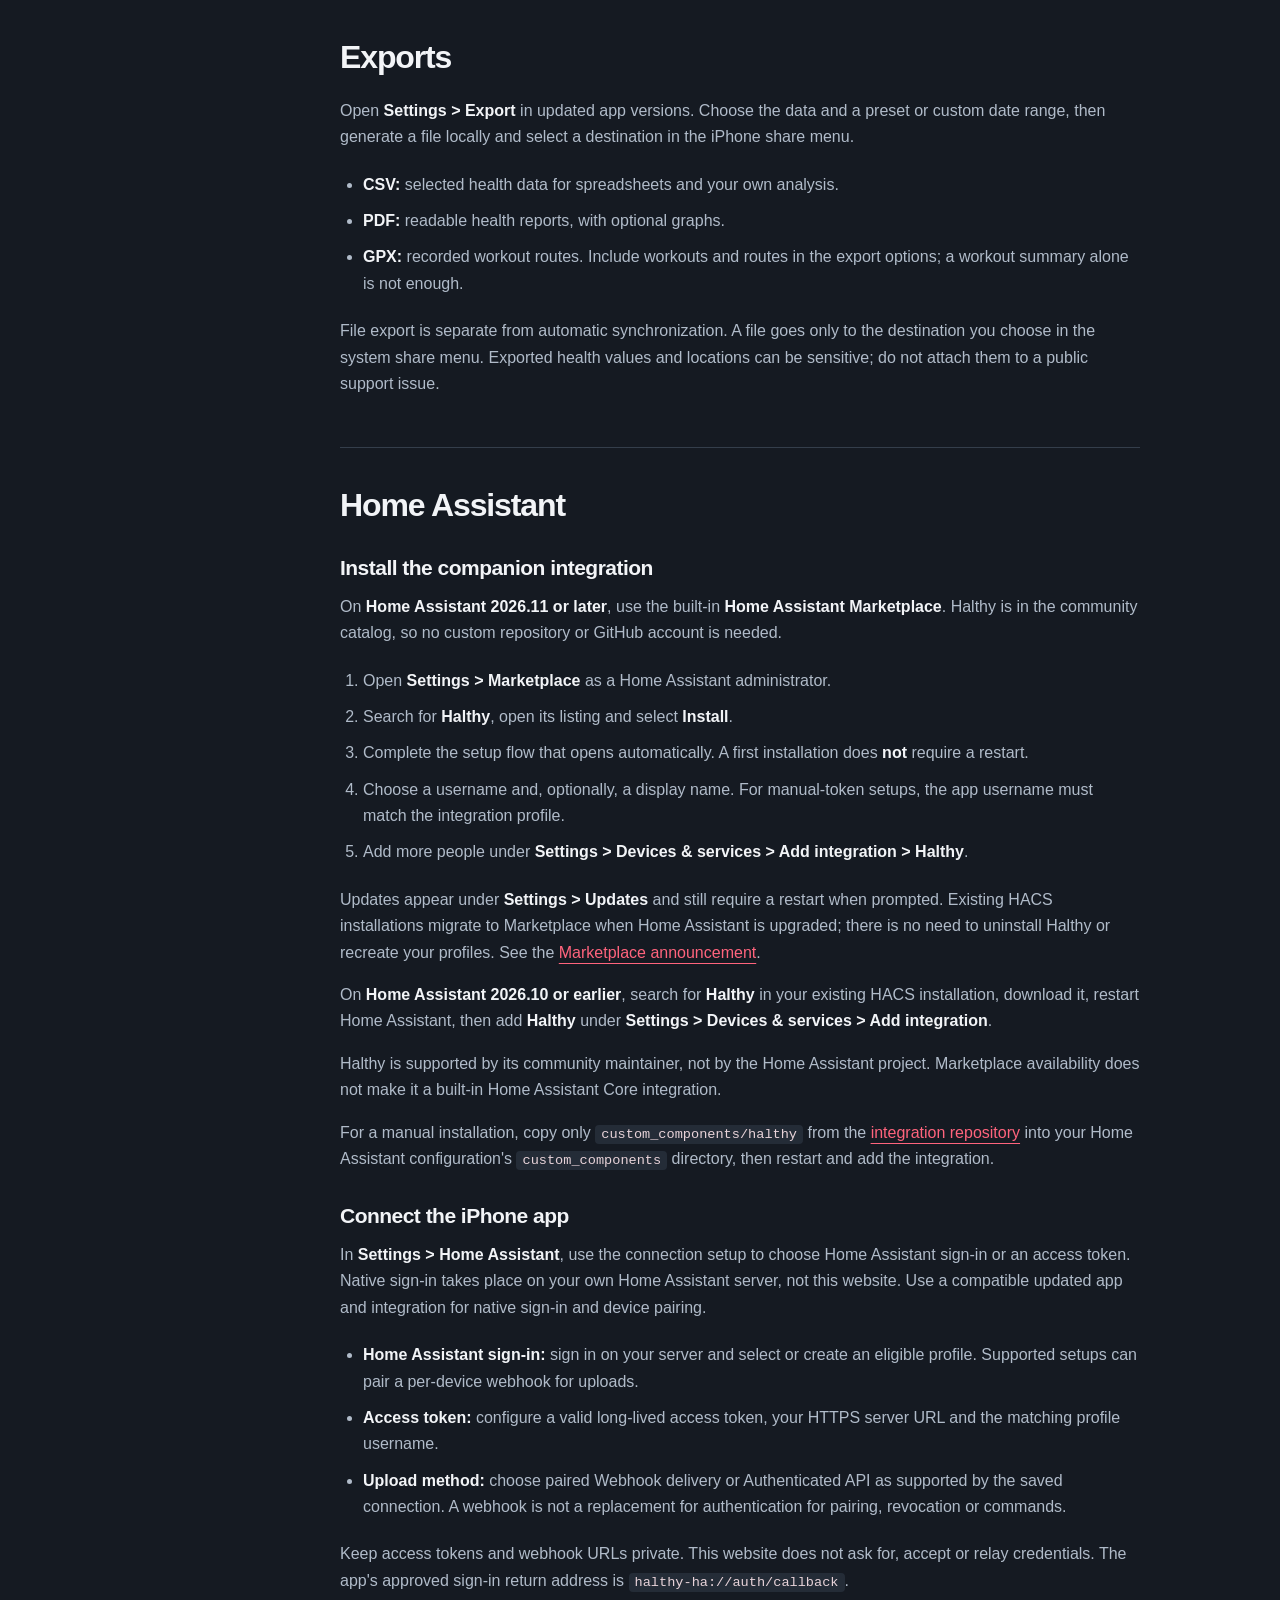
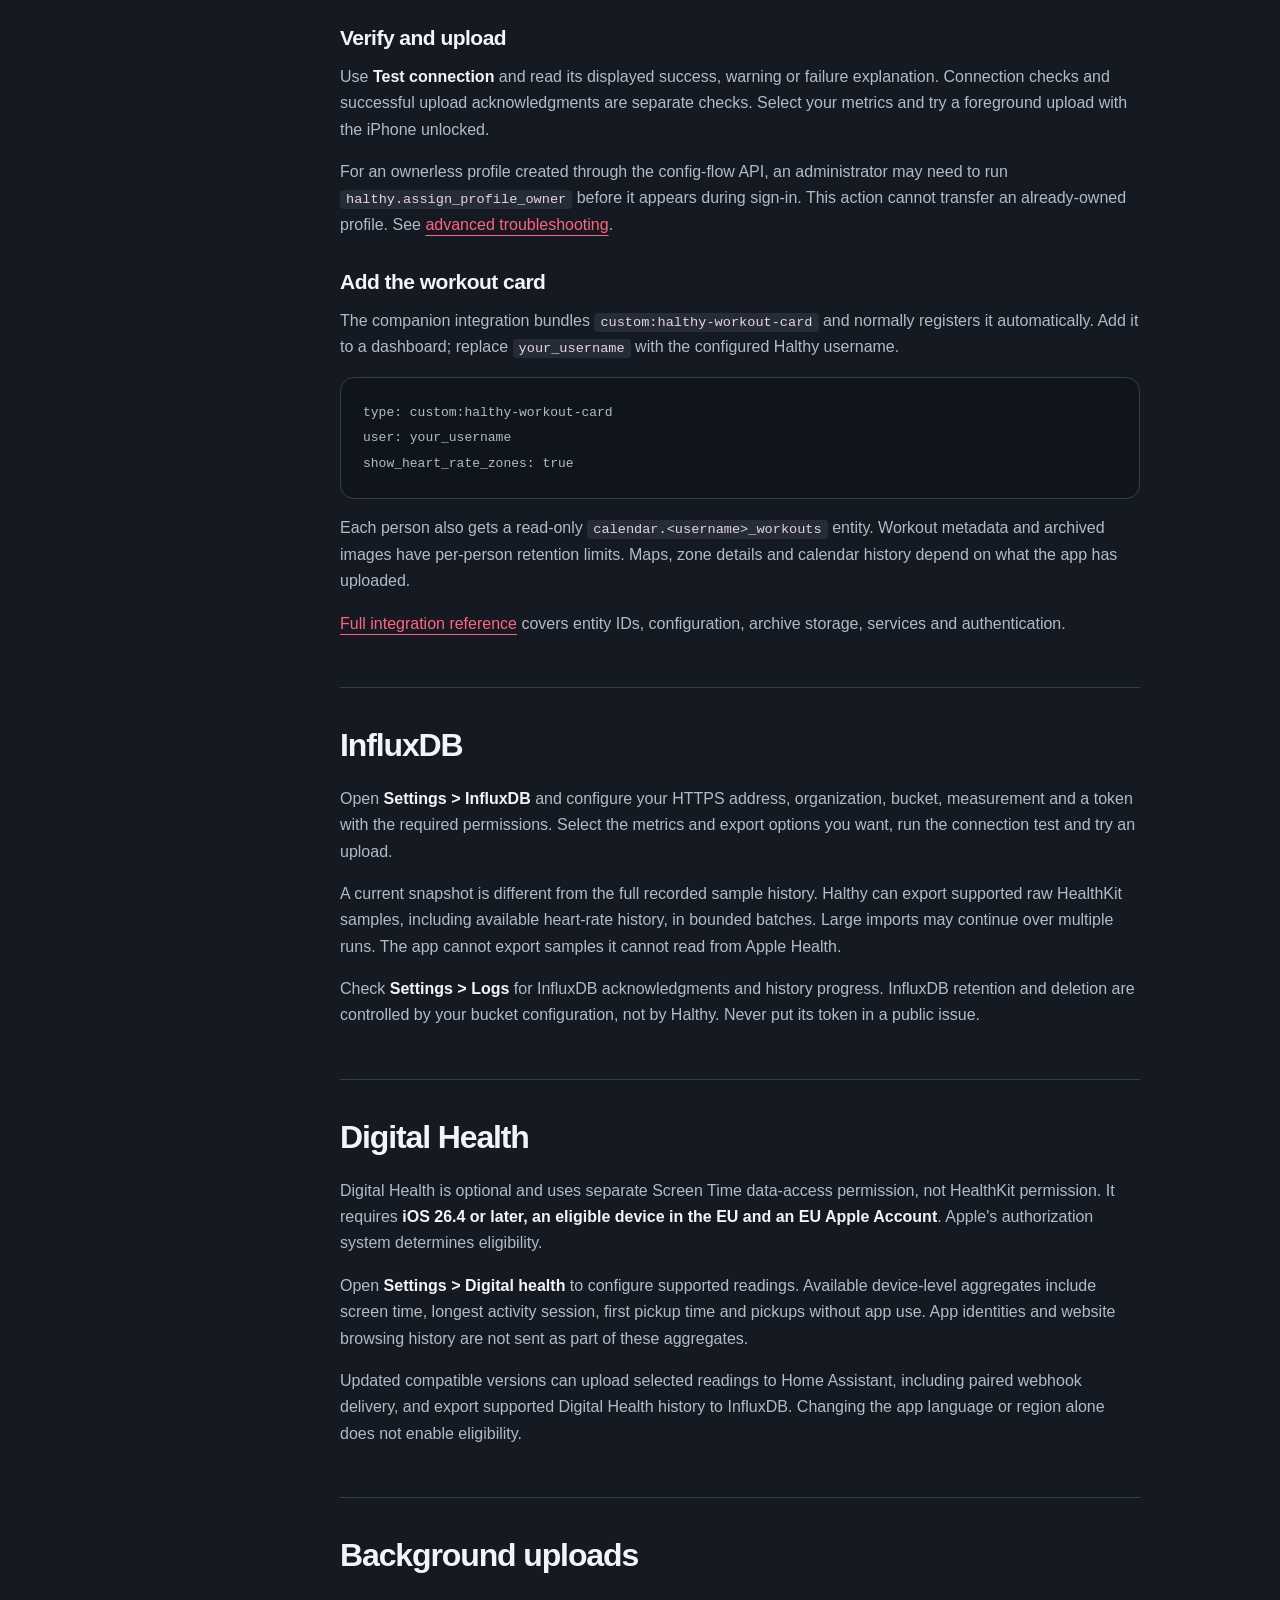
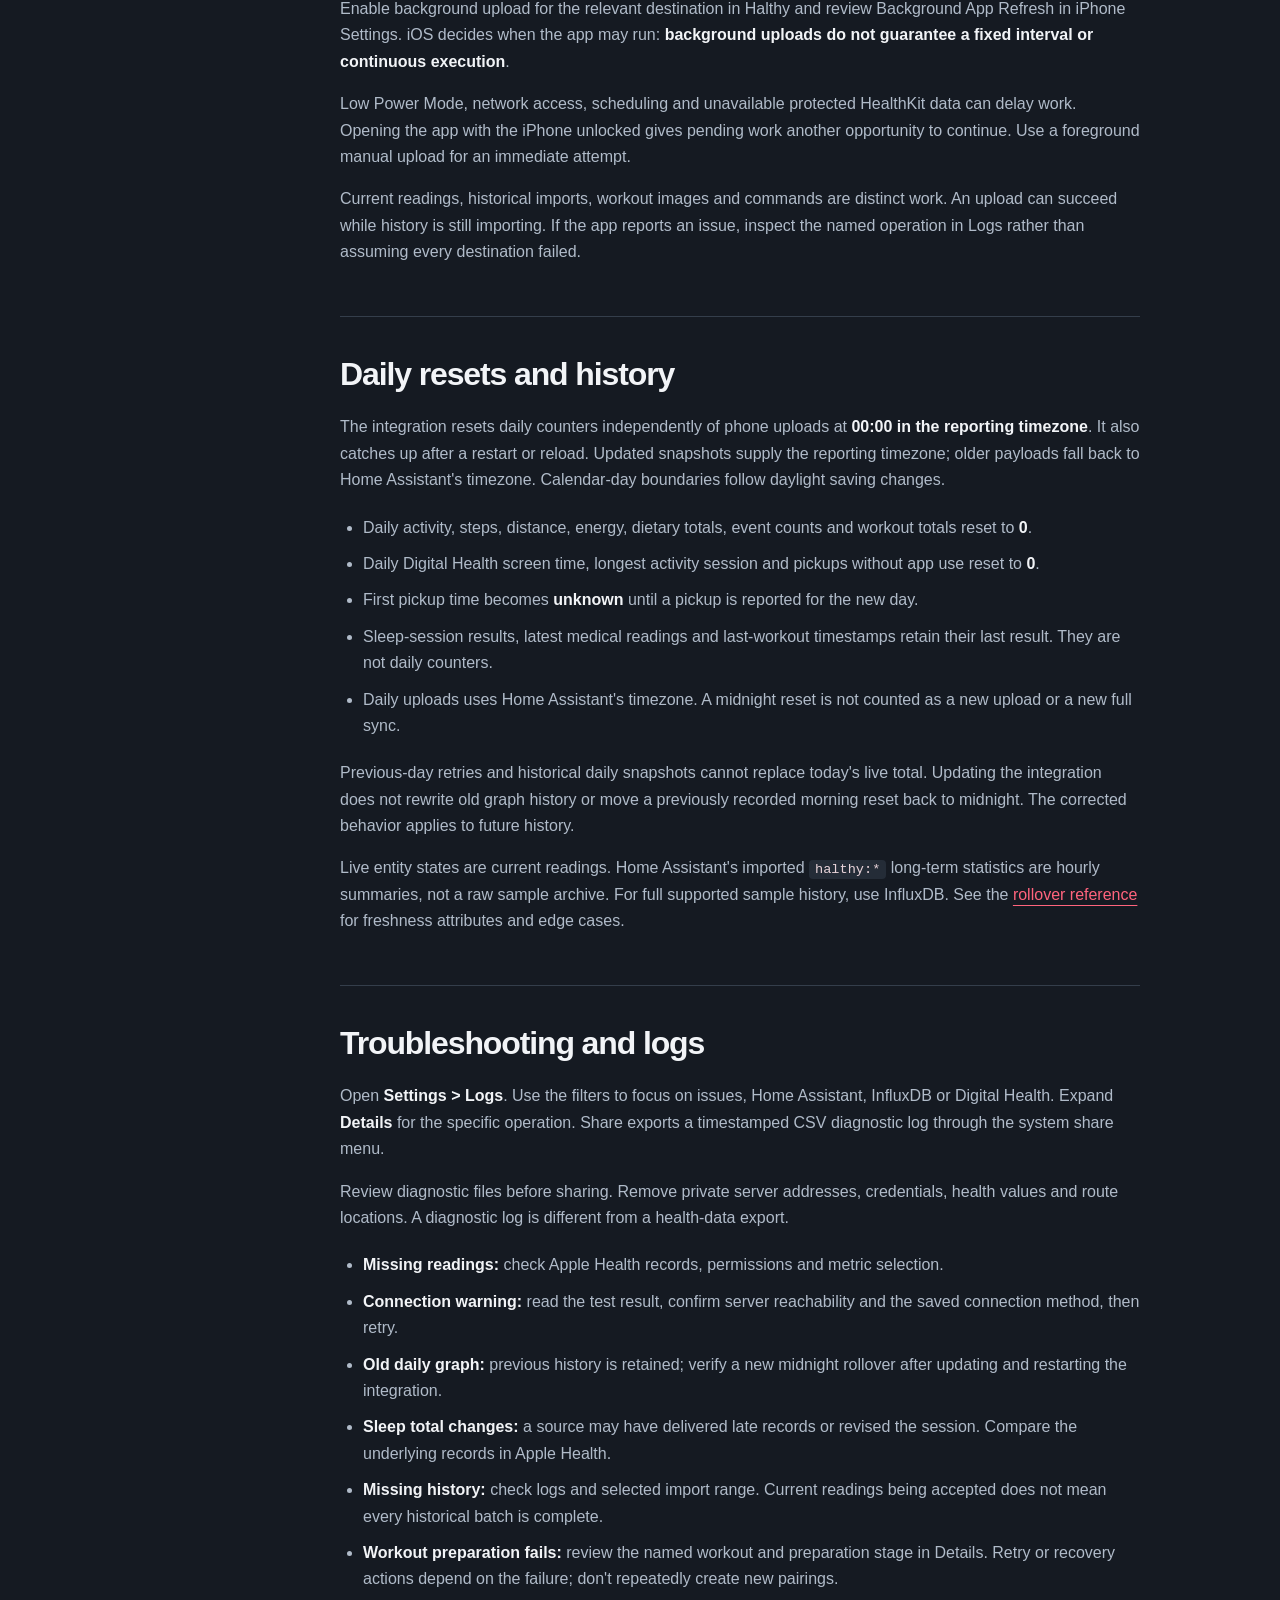
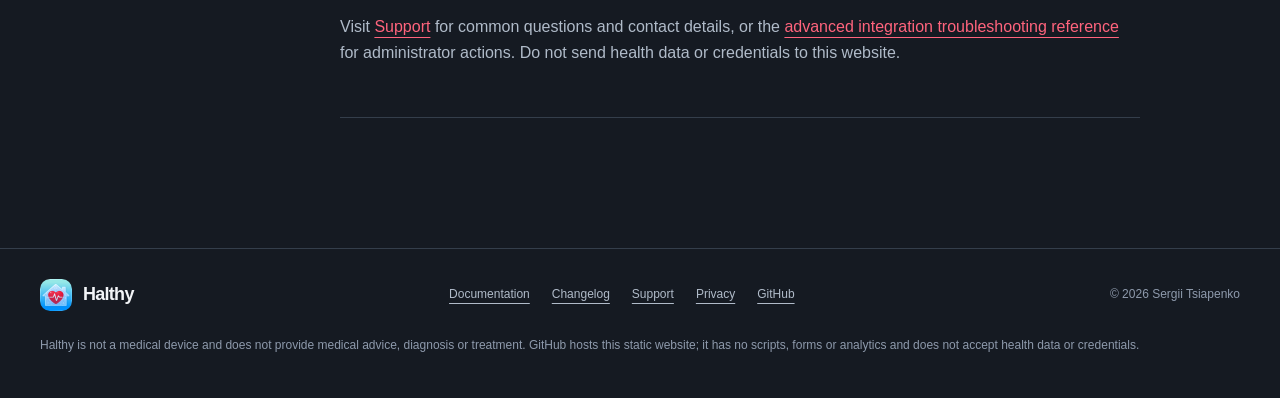
==== commit 49123281: "Update documentation for Home Assistant Marketplace" ====
--- a/docs/documentation.html
+++ b/docs/documentation.html
@@ -52,13 +52,17 @@
 <section id="home-assistant">
 <h2>Home Assistant</h2>
 <h3 id="install-the-companion-integration">Install the companion integration</h3>
+<p>On <strong>Home Assistant 2026.11 or later</strong>, use the built-in <strong>Home Assistant Marketplace</strong>. Halthy is in the community catalog, so no custom repository or GitHub account is needed.</p>
 <ol>
-<li>Open <strong>HACS &gt; Integrations</strong> in your Home Assistant instance.</li>
-<li>If needed, add <code>https://github.com/Mosher23/Halthy</code> as a custom repository with category <strong>Integration</strong>.</li>
-<li>Install Halthy and <strong>restart Home Assistant</strong>.</li>
-<li>Open <strong>Settings &gt; Devices &amp; services &gt; Add integration</strong>, search for <strong>Halthy</strong>, and create a profile for each person.</li>
+<li>Open <strong>Settings &gt; Marketplace</strong> as a Home Assistant administrator.</li>
+<li>Search for <strong>Halthy</strong>, open its listing and select <strong>Install</strong>.</li>
+<li>Complete the setup flow that opens automatically. A first installation does <strong>not</strong> require a restart.</li>
 <li>Choose a username and, optionally, a display name. For manual-token setups, the app username must match the integration profile.</li>
+<li>Add more people under <strong>Settings &gt; Devices &amp; services &gt; Add integration &gt; Halthy</strong>.</li>
 </ol>
+<p>Updates appear under <strong>Settings &gt; Updates</strong> and still require a restart when prompted. Existing HACS installations migrate to Marketplace when Home Assistant is upgraded; there is no need to uninstall Halthy or recreate your profiles. See the <a href="https://www.home-assistant.io/blog/2026/11/04/release-202611/#welcome-to-the-marketplace">Marketplace announcement</a>.</p>
+<p>On <strong>Home Assistant 2026.10 or earlier</strong>, search for <strong>Halthy</strong> in your existing HACS installation, download it, restart Home Assistant, then add <strong>Halthy</strong> under <strong>Settings &gt; Devices &amp; services &gt; Add integration</strong>.</p>
+<p>Halthy is supported by its community maintainer, not by the Home Assistant project. Marketplace availability does not make it a built-in Home Assistant Core integration.</p>
 <p>For a manual installation, copy only <code>custom_components/halthy</code> from the <a href="https://github.com/Mosher23/Halthy">integration repository</a> into your Home Assistant configuration&#39;s <code>custom_components</code> directory, then restart and add the integration.</p>
 <h3 id="connect-the-iphone-app">Connect the iPhone app</h3>
 <p>In <strong>Settings &gt; Home Assistant</strong>, use the connection setup to choose Home Assistant sign-in or an access token. Native sign-in takes place on your own Home Assistant server, not this website. Use a compatible updated app and integration for native sign-in and device pairing.</p>
